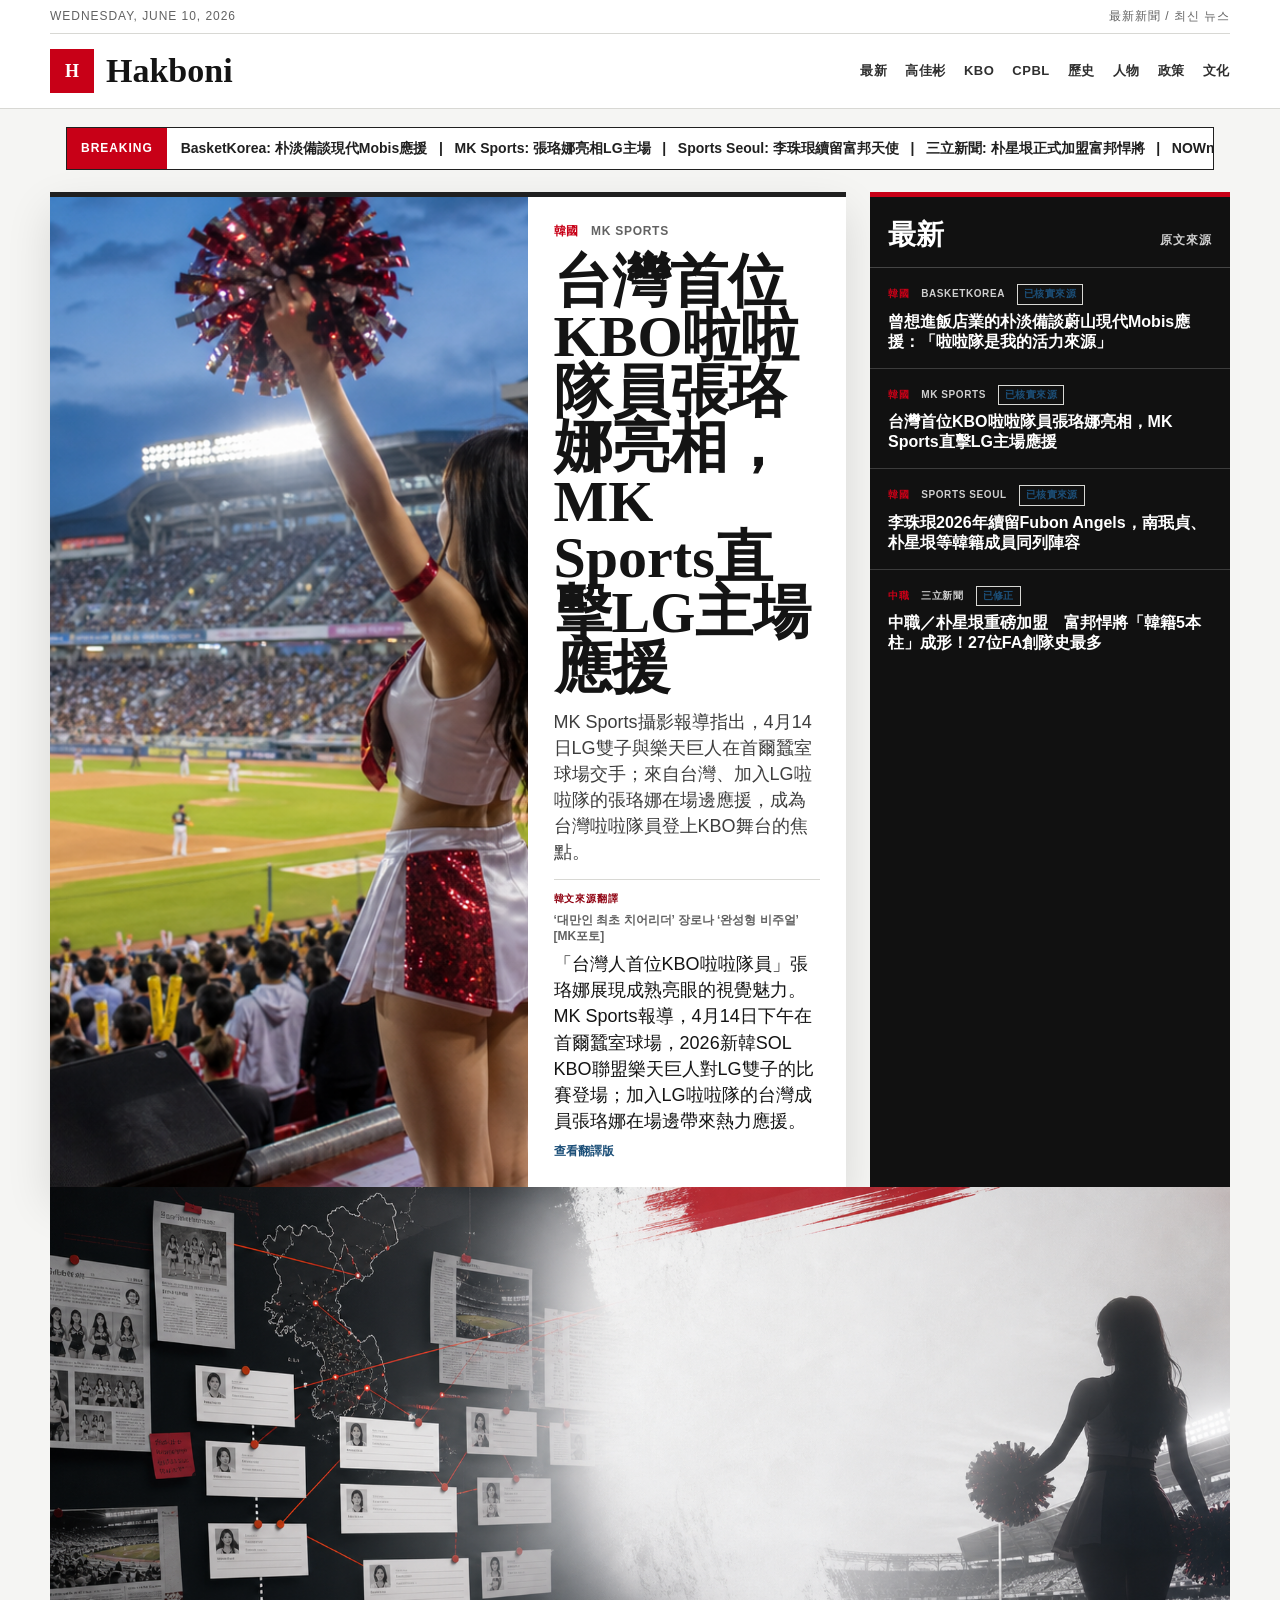
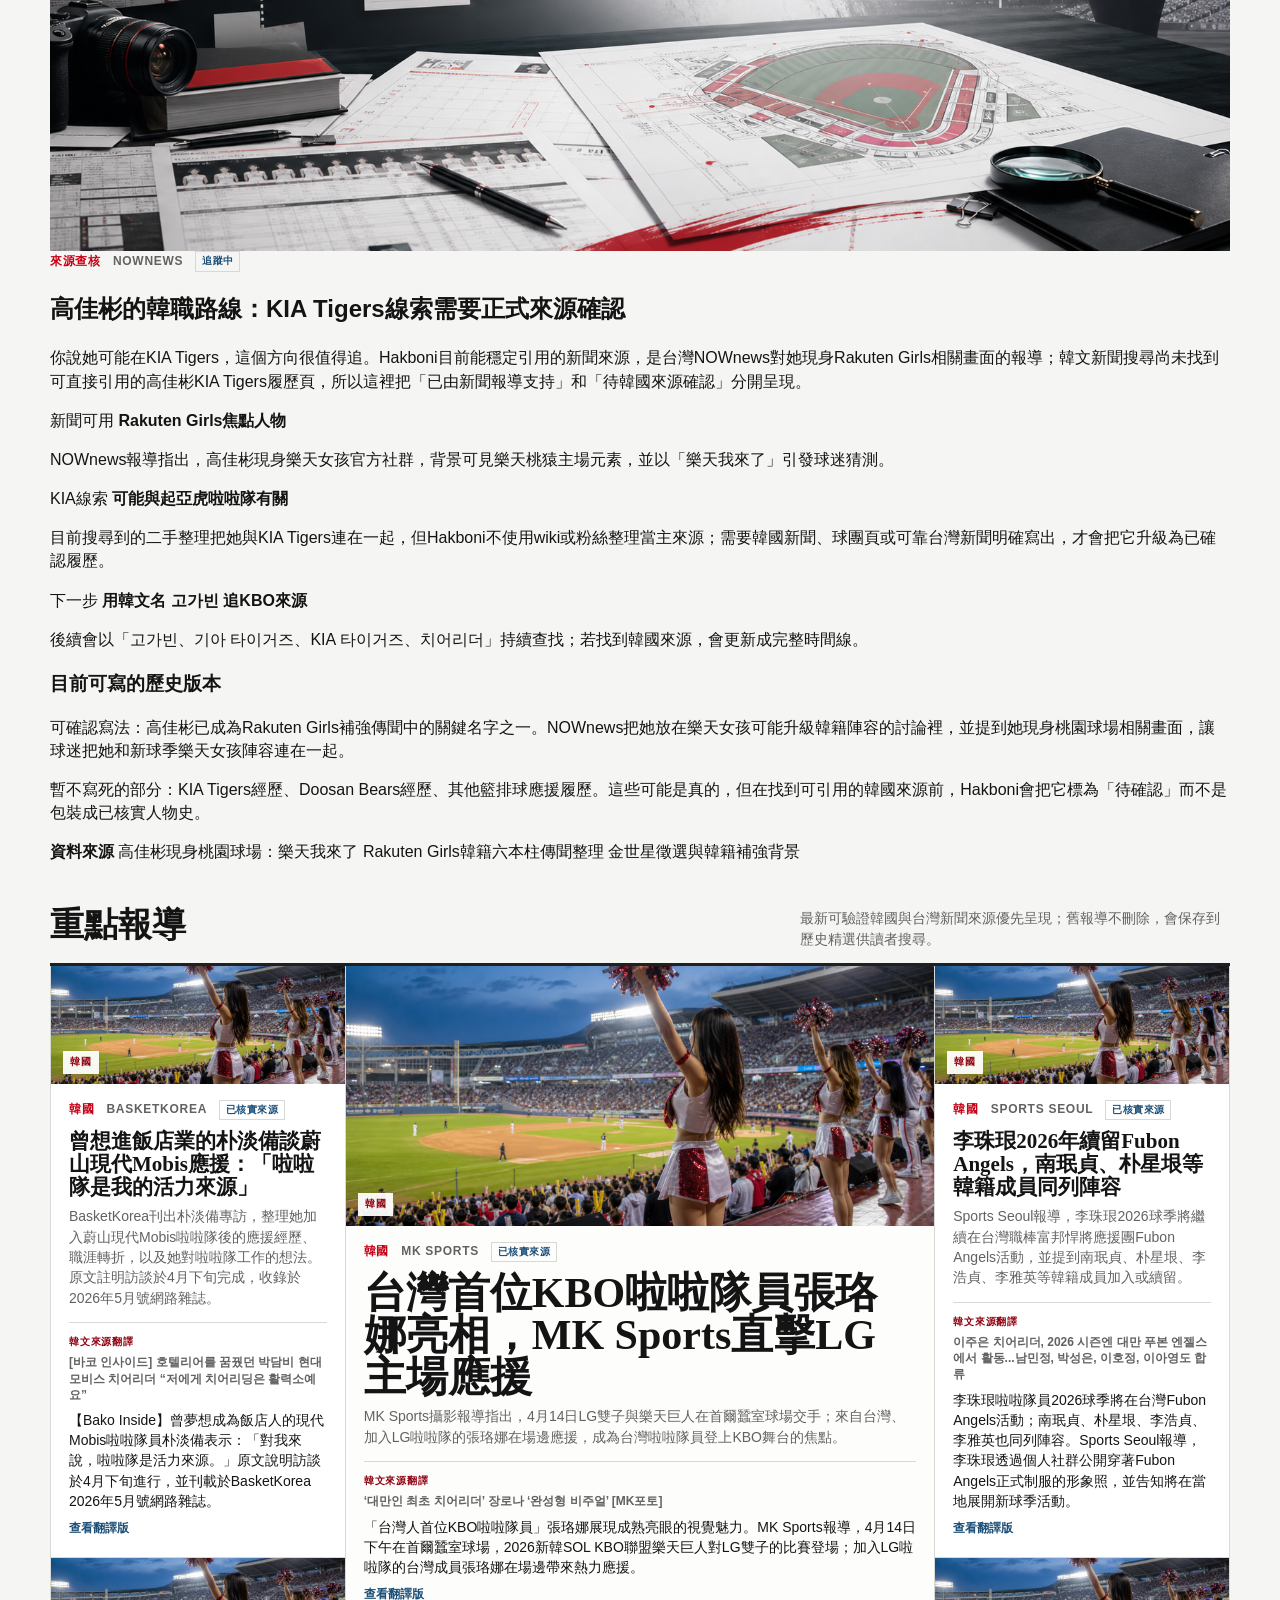
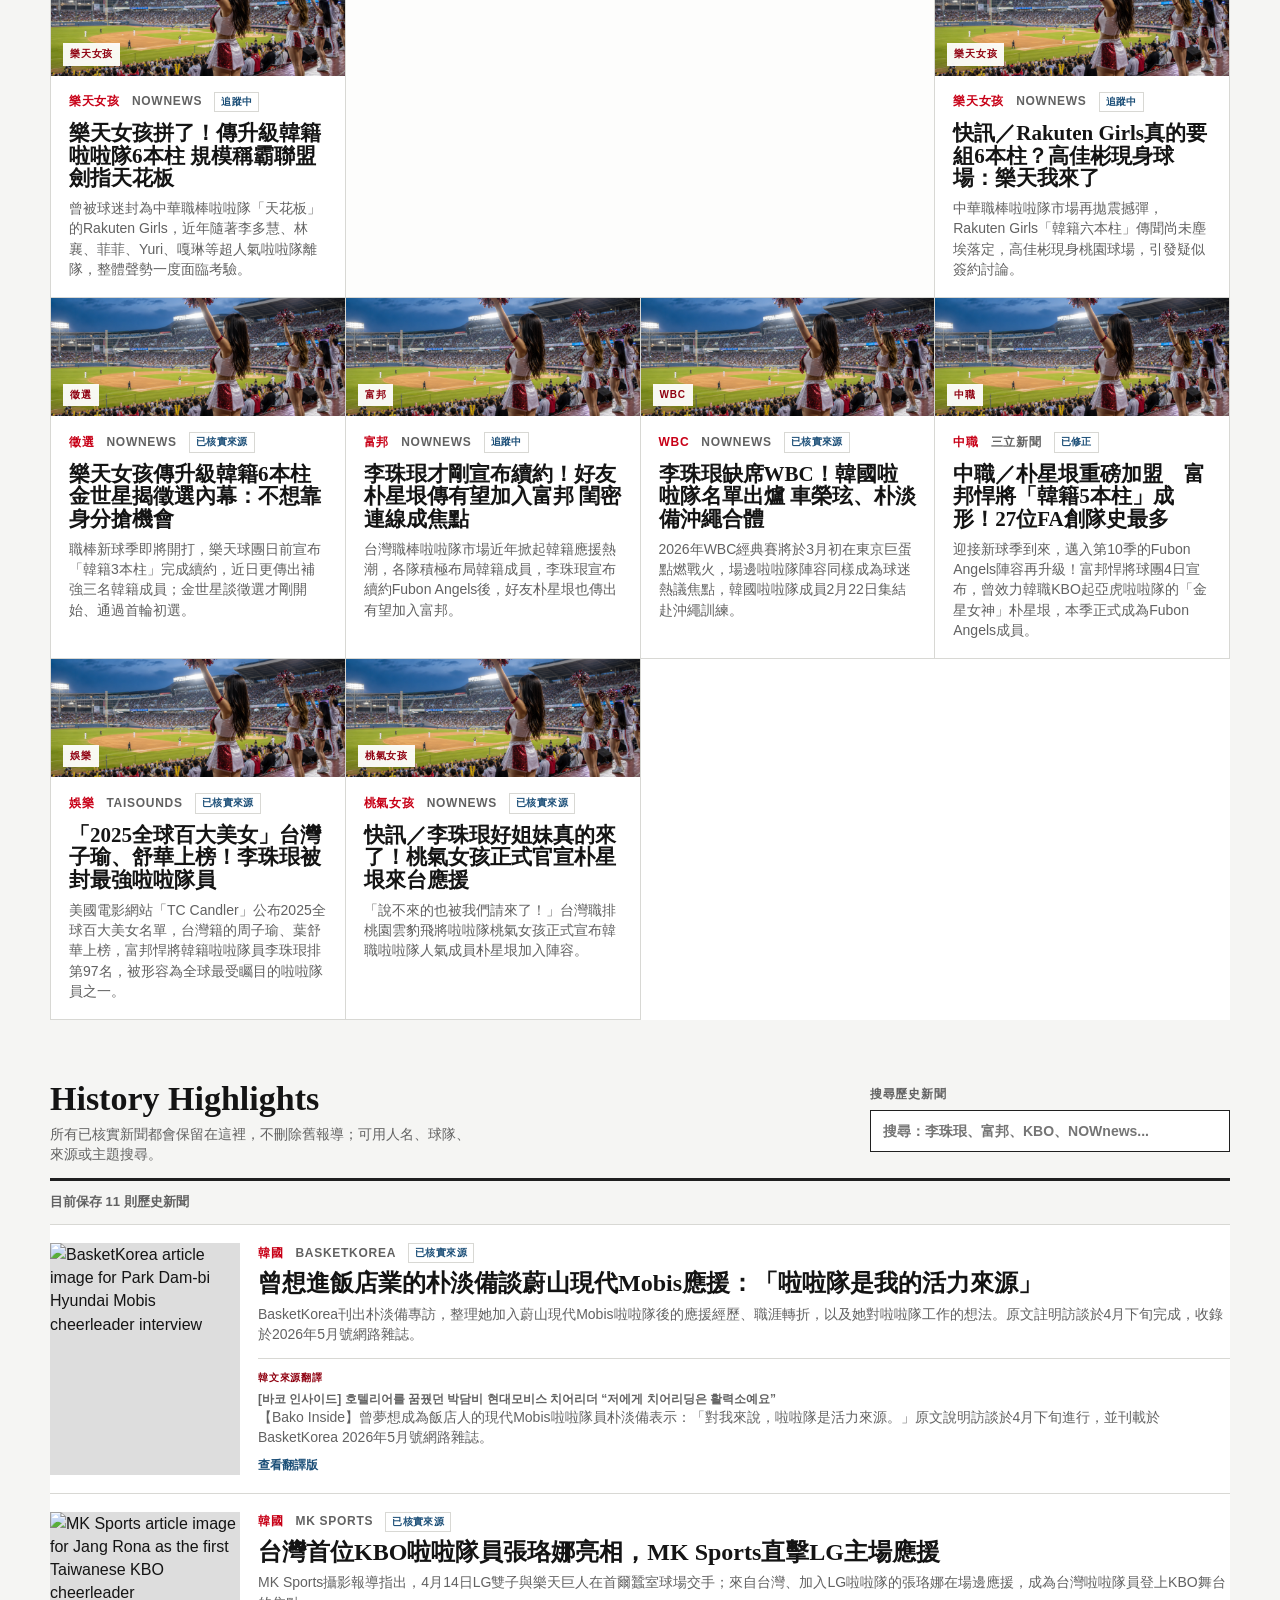
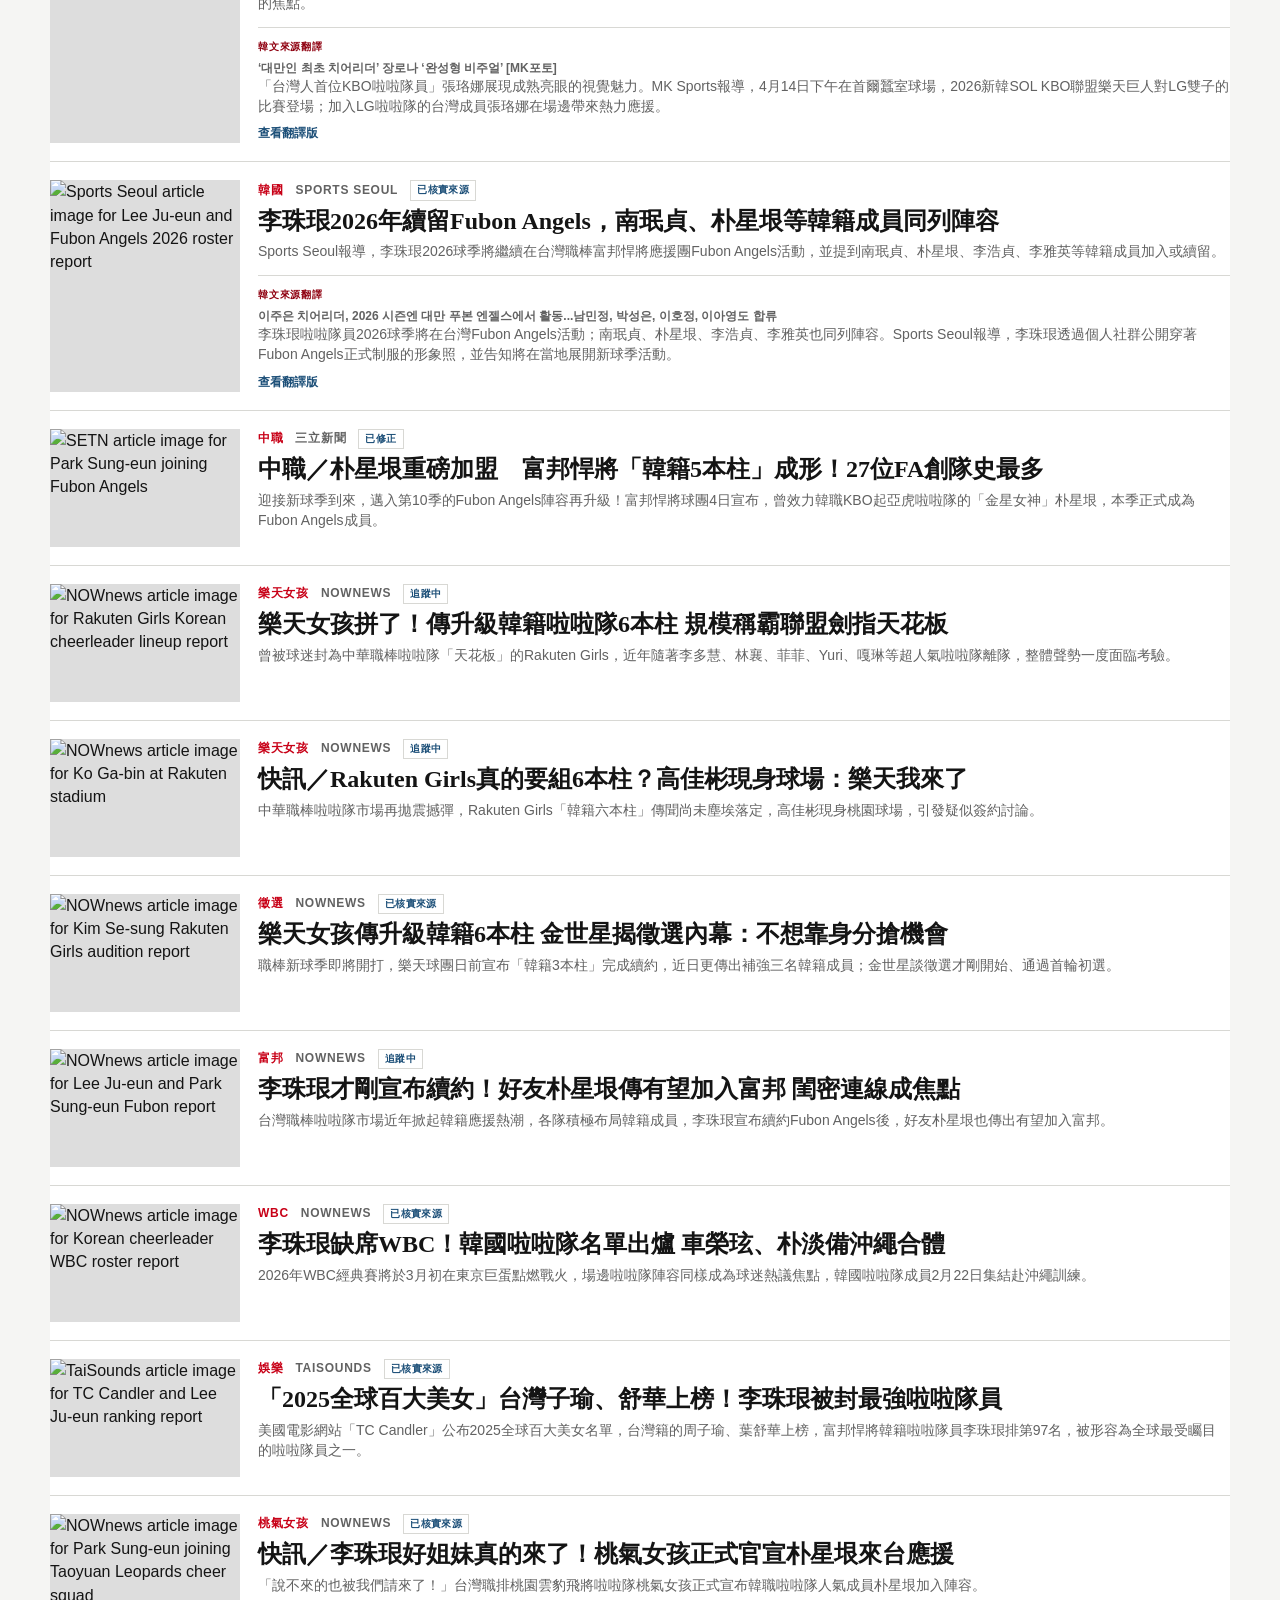
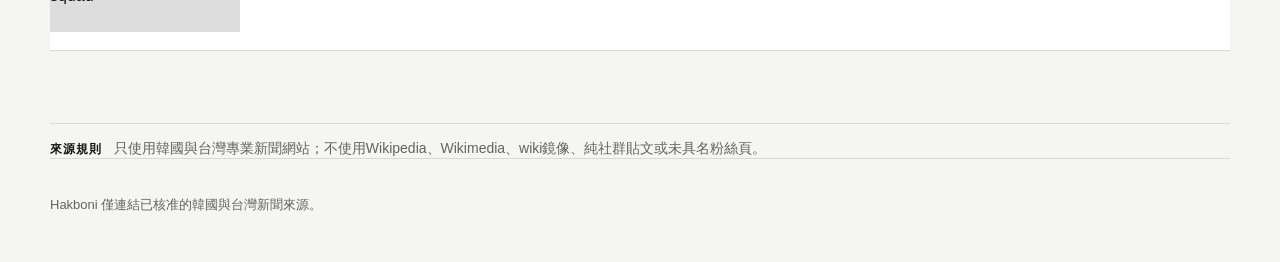
==== index.html @ da45ff4a "Initial Hakboni site" ====
<!doctype html>
<html lang="zh-Hant">
  <head>
    <meta charset="utf-8">
    <meta name="viewport" content="width=device-width, initial-scale=1">
    <title>Hakboni | 原文啦啦隊新聞</title>
    <meta
      name="description"
      content="韓國與台灣職業新聞來源整理的韓國啦啦隊動態，追蹤KBO、CPBL、Fubon Angels、Rakuten Girls與韓籍應援成員。"
    >
    <meta name="robots" content="index, follow, max-image-preview:large">
    <meta name="theme-color" content="#c80017">
    <meta property="og:type" content="website">
    <meta property="og:locale" content="zh_TW">
    <meta property="og:site_name" content="Hakboni">
    <meta property="og:title" content="Hakboni | 韓國啦啦隊新聞">
    <meta
      property="og:description"
      content="只收錄韓國與台灣新聞來源，追蹤韓國啦啦隊在KBO、CPBL與國際賽場的最新動態。"
    >
    <meta property="og:image" content="assets/lead-stadium-cheer.png">
    <meta name="twitter:card" content="summary_large_image">
    <meta name="twitter:title" content="Hakboni | 韓國啦啦隊新聞">
    <meta
      name="twitter:description"
      content="韓國與台灣新聞來源整理，附來源連結、核實標籤與對應文章圖片。"
    >
    <meta name="twitter:image" content="assets/lead-stadium-cheer.png">
    <link rel="stylesheet" href="styles.css">
    <script type="application/ld+json">
      {
        "@context": "https://schema.org",
        "@type": "NewsMediaOrganization",
        "name": "Hakboni",
        "description": "Korean cheerleader news desk linking to approved Korean and Taiwan news sources.",
        "publishingPrinciples": "Only Korean and Taiwan professional news sources are linked; wiki, social-only, and unsourced fan pages are excluded."
      }
    </script>
  </head>
  <body>
    <header class="site-header">
      <div class="utility-bar">
          <span>Wednesday, June 10, 2026</span>
          <span>最新新聞 / 최신 뉴스</span>
      </div>
      <nav class="main-nav" aria-label="Primary navigation">
        <a class="brand" href="./index.html" aria-label="Hakboni home">
          <span class="brand-mark">H</span>
          <span class="brand-text">Hakboni</span>
        </a>
        <button class="menu-button" type="button" aria-expanded="false" aria-controls="nav-links">
          <span></span>
          <span></span>
          <span></span>
          Menu
        </button>
        <div class="nav-links" id="nav-links">
          <a href="#latest-heading">最新</a>
          <a href="#ko-ga-bin">高佳彬</a>
          <a href="#top-coverage">KBO</a>
          <a href="#top-coverage">CPBL</a>
          <a href="#history">歷史</a>
          <a href="#top-coverage">人物</a>
          <a href="#top-coverage">政策</a>
          <a href="#top-coverage">文化</a>
        </div>
      </nav>
    </header>

    <main>
      <section class="breaking-strip" aria-label="Breaking and latest updates">
        <div class="breaking-label">Breaking</div>
        <div class="ticker" id="ticker">
          <span>最新可驗證新聞置頂；所有舊報導保留於歷史精選</span>
        </div>
      </section>

      <section class="top-grid" aria-label="Top stories">
        <article class="lead-story">
          <a class="lead-media" id="lead-media" href="#" target="_blank" rel="noopener noreferrer">
            <img src="assets/lead-stadium-cheer.png" alt="Cheer squad performing at a baseball stadium">
          </a>
          <div class="lead-copy">
            <div class="story-meta">
              <span class="section-label" id="lead-section">頭條</span>
              <a id="lead-source" href="#" target="_blank" rel="noopener noreferrer">來源</a>
            </div>
            <h1>
              <a id="lead-title" href="#" target="_blank" rel="noopener noreferrer">載入最新頭條</a>
            </h1>
            <p id="lead-summary"></p>
          </div>
        </article>

        <aside class="latest-panel" aria-labelledby="latest-heading">
          <div class="panel-heading">
            <h2 id="latest-heading">最新</h2>
            <span>原文來源</span>
          </div>
          <div class="latest-list" id="latest-list"></div>
        </aside>
      </section>

      <section class="profile-feature" id="ko-ga-bin" aria-labelledby="ko-ga-bin-heading">
        <div class="profile-art">
          <img
            src="assets/ko-ga-bin-history-explainer.png"
            alt="Editorial explainer board for checking Ko Ga-bin cheerleader history"
            loading="lazy"
          >
        </div>
        <div class="profile-copy">
          <div class="story-meta">
            <span class="section-label">來源查核</span>
            <a href="https://www.nownews.com/news/6789125" target="_blank" rel="noopener noreferrer">NOWnews</a>
            <span class="verification-label">追蹤中</span>
          </div>
          <h2 id="ko-ga-bin-heading">高佳彬的韓職路線：KIA Tigers線索需要正式來源確認</h2>
          <p class="profile-lede">
            你說她可能在KIA Tigers，這個方向很值得追。Hakboni目前能穩定引用的新聞來源，是台灣NOWnews對她現身Rakuten Girls相關畫面的報導；韓文新聞搜尋尚未找到可直接引用的高佳彬KIA Tigers履歷頁，所以這裡把「已由新聞報導支持」和「待韓國來源確認」分開呈現。
          </p>

          <div class="profile-grid">
            <article>
              <span>新聞可用</span>
              <strong>Rakuten Girls焦點人物</strong>
              <p>NOWnews報導指出，高佳彬現身樂天女孩官方社群，背景可見樂天桃猿主場元素，並以「樂天我來了」引發球迷猜測。</p>
            </article>
            <article>
              <span>KIA線索</span>
              <strong>可能與起亞虎啦啦隊有關</strong>
              <p>目前搜尋到的二手整理把她與KIA Tigers連在一起，但Hakboni不使用wiki或粉絲整理當主來源；需要韓國新聞、球團頁或可靠台灣新聞明確寫出，才會把它升級為已確認履歷。</p>
            </article>
            <article>
              <span>下一步</span>
              <strong>用韓文名 고가빈 追KBO來源</strong>
              <p>後續會以「고가빈、기아 타이거즈、KIA 타이거즈、치어리더」持續查找；若找到韓國來源，會更新成完整時間線。</p>
            </article>
          </div>

          <div class="profile-analysis">
            <h3>目前可寫的歷史版本</h3>
            <p>
              可確認寫法：高佳彬已成為Rakuten Girls補強傳聞中的關鍵名字之一。NOWnews把她放在樂天女孩可能升級韓籍陣容的討論裡，並提到她現身桃園球場相關畫面，讓球迷把她和新球季樂天女孩陣容連在一起。
            </p>
            <p>
              暫不寫死的部分：KIA Tigers經歷、Doosan Bears經歷、其他籃排球應援履歷。這些可能是真的，但在找到可引用的韓國來源前，Hakboni會把它標為「待確認」而不是包裝成已核實人物史。
            </p>
          </div>

          <div class="profile-sources">
            <strong>資料來源</strong>
            <a href="https://www.nownews.com/news/6789125" target="_blank" rel="noopener noreferrer">高佳彬現身桃園球場：樂天我來了</a>
            <a href="https://www.nownews.com/news/6788938" target="_blank" rel="noopener noreferrer">Rakuten Girls韓籍六本柱傳聞整理</a>
            <a href="https://www.nownews.com/news/6789096" target="_blank" rel="noopener noreferrer">金世星徵選與韓籍補強背景</a>
          </div>
        </div>
      </section>

      <section class="news-section" id="top-coverage" aria-labelledby="news-heading">
        <div class="section-heading">
          <h2 id="news-heading">重點報導</h2>
          <p>最新可驗證韓國與台灣新聞來源優先呈現；舊報導不刪除，會保存到歷史精選供讀者搜尋。</p>
        </div>
        <div class="story-grid" id="story-grid"></div>
      </section>

      <section class="history-section" id="history" aria-labelledby="history-heading">
        <div class="section-heading history-heading">
          <div>
            <h2 id="history-heading">History Highlights</h2>
            <p>所有已核實新聞都會保留在這裡，不刪除舊報導；可用人名、球隊、來源或主題搜尋。</p>
          </div>
          <label class="archive-search">
            <span>搜尋歷史新聞</span>
            <input
              id="archive-search"
              type="search"
              autocomplete="off"
              placeholder="搜尋：李珠珢、富邦、KBO、NOWnews..."
            >
          </label>
        </div>
        <div class="archive-count" id="archive-count"></div>
        <div class="archive-list" id="archive-list"></div>
      </section>

      <section class="source-policy" aria-label="Source policy">
        <strong>來源規則</strong>
        <span>只使用韓國與台灣專業新聞網站；不使用Wikipedia、Wikimedia、wiki鏡像、純社群貼文或未具名粉絲頁。</span>
      </section>
    </main>

    <footer class="site-footer">
      <p>Hakboni 僅連結已核准的韓國與台灣新聞來源。</p>
    </footer>

    <script src="app.js?v=20260610-history-search"></script>
  </body>
</html>
---- styles.css ----
:root {
  --bg: #f5f5f3;
  --paper: #ffffff;
  --ink: #141414;
  --muted: #626262;
  --quiet: #888888;
  --line: #d8d8d4;
  --line-strong: #202020;
  --red: #c80017;
  --red-dark: #8f0010;
  --blue: #1c4f78;
  --gold: #b47a21;
  --shadow: 0 18px 42px rgba(20, 20, 20, 0.12);
  --max: 1180px;
}

* {
  box-sizing: border-box;
}

body {
  margin: 0;
  background: var(--bg);
  color: var(--ink);
  font-family: Arial, Helvetica, sans-serif;
  line-height: 1.45;
}

a {
  color: inherit;
  text-decoration: none;
}

a:hover {
  text-decoration: underline;
  text-decoration-thickness: 2px;
  text-underline-offset: 3px;
}

img {
  display: block;
  max-width: 100%;
}

.site-header {
  background: var(--paper);
  border-bottom: 1px solid var(--line);
}

.utility-bar,
.main-nav,
main,
.site-footer {
  width: min(var(--max), calc(100% - 32px));
  margin: 0 auto;
}

.utility-bar {
  display: flex;
  justify-content: space-between;
  gap: 16px;
  padding: 8px 0;
  color: var(--muted);
  font-size: 12px;
  text-transform: uppercase;
  letter-spacing: 0.08em;
  border-bottom: 1px solid var(--line);
}

.main-nav {
  display: flex;
  align-items: center;
  gap: 26px;
  min-height: 74px;
}

.brand {
  display: inline-flex;
  align-items: center;
  gap: 12px;
  min-width: max-content;
}

.brand-mark {
  display: grid;
  place-items: center;
  width: 44px;
  height: 44px;
  background: var(--red);
  color: #fff;
  font-family: Georgia, "Times New Roman", serif;
  font-weight: 800;
  font-size: 18px;
}

.brand-text {
  font-family: Georgia, "Times New Roman", serif;
  font-size: clamp(23px, 3vw, 34px);
  font-weight: 800;
  line-height: 1;
}

.nav-links {
  display: flex;
  align-items: center;
  justify-content: flex-end;
  gap: 18px;
  width: 100%;
  color: #2f2f2f;
  font-size: 13px;
  font-weight: 700;
  text-transform: uppercase;
  letter-spacing: 0.04em;
}

.menu-button {
  display: none;
}

.breaking-strip {
  display: grid;
  grid-template-columns: auto 1fr;
  width: min(var(--max), calc(100% - 32px));
  margin: 18px auto 0;
  border: 1px solid var(--line-strong);
  background: var(--paper);
}

.breaking-label {
  display: flex;
  align-items: center;
  padding: 10px 14px;
  background: var(--red);
  color: #fff;
  font-size: 12px;
  font-weight: 800;
  text-transform: uppercase;
  letter-spacing: 0.08em;
}

.ticker {
  overflow: hidden;
  padding: 10px 14px;
  color: #202020;
  font-size: 14px;
  font-weight: 700;
  white-space: nowrap;
}

.top-grid {
  display: grid;
  grid-template-columns: minmax(0, 1fr) 360px;
  gap: 24px;
  margin-top: 22px;
}

.lead-story {
  display: grid;
  grid-template-columns: minmax(0, 1.2fr) minmax(280px, 0.8fr);
  background: var(--paper);
  border-top: 5px solid var(--line-strong);
  box-shadow: var(--shadow);
}

.lead-media {
  min-height: 420px;
  background: #ddd;
}

.lead-media img {
  width: 100%;
  height: 100%;
  object-fit: cover;
}

.lead-copy {
  display: flex;
  flex-direction: column;
  justify-content: flex-end;
  padding: 26px;
}

.story-meta {
  display: flex;
  flex-wrap: wrap;
  gap: 8px 12px;
  align-items: center;
  color: var(--muted);
  font-size: 12px;
  font-weight: 700;
  text-transform: uppercase;
  letter-spacing: 0.06em;
}

.section-label {
  color: var(--red);
}

.verification-label {
  padding: 2px 6px;
  border: 1px solid var(--line);
  color: var(--blue);
  font-size: 10px;
  letter-spacing: 0.04em;
}

.lead-story h1 {
  margin: 14px 0 14px;
  font-family: Georgia, "Times New Roman", serif;
  font-size: clamp(34px, 5vw, 58px);
  line-height: 0.95;
  letter-spacing: 0;
}

.lead-story p {
  max-width: 44rem;
  margin: 0;
  color: #3e3e3e;
  font-size: 18px;
}

.latest-panel {
  background: #111;
  color: #fff;
  border-top: 5px solid var(--red);
}

.panel-heading {
  display: flex;
  justify-content: space-between;
  gap: 16px;
  align-items: baseline;
  padding: 18px 18px 12px;
  border-bottom: 1px solid rgba(255, 255, 255, 0.22);
}

.panel-heading h2 {
  margin: 0;
  font-family: Georgia, "Times New Roman", serif;
  font-size: 28px;
}

.panel-heading span {
  color: #cfcfcf;
  font-size: 12px;
  font-weight: 700;
  text-transform: uppercase;
  letter-spacing: 0.08em;
}

.latest-list {
  display: grid;
}

.latest-item {
  padding: 16px 18px;
  border-bottom: 1px solid rgba(255, 255, 255, 0.18);
}

.latest-item:last-child {
  border-bottom: 0;
}

.latest-item h3 {
  margin: 7px 0 0;
  font-size: 16px;
  line-height: 1.25;
}

.latest-item .story-meta {
  color: #cfcfcf;
  font-size: 10px;
}

.news-section {
  margin-top: 36px;
  padding-bottom: 44px;
}

.section-heading {
  display: flex;
  justify-content: space-between;
  gap: 24px;
  align-items: end;
  padding: 0 0 14px;
  border-bottom: 3px solid var(--line-strong);
}

.section-heading h2 {
  margin: 0;
  font-family: Georgia, "Times New Roman", serif;
  font-size: 34px;
}

.section-heading p {
  max-width: 430px;
  margin: 0;
  color: var(--muted);
  font-size: 14px;
}

.story-grid {
  display: grid;
  grid-template-columns: repeat(4, minmax(0, 1fr));
  gap: 0;
  background: var(--paper);
  border-left: 1px solid var(--line);
}

.story-card {
  min-height: 248px;
  padding: 18px;
  border-right: 1px solid var(--line);
  border-bottom: 1px solid var(--line);
}

.story-card.featured {
  grid-column: span 2;
  grid-row: span 2;
  min-height: 500px;
  background: #fdfdfc;
}

.thumb {
  position: relative;
  display: block;
  height: 118px;
  margin: -18px -18px 16px;
  overflow: hidden;
  background: #ddd;
}

.thumb img {
  width: 100%;
  height: 100%;
  object-fit: cover;
}

.story-card.featured .thumb {
  height: 260px;
}

.thumb::after {
  content: attr(data-section);
  position: absolute;
  left: 12px;
  bottom: 10px;
  padding: 4px 7px;
  background: rgba(255, 255, 255, 0.94);
  color: var(--red-dark);
  font-size: 10px;
  font-weight: 800;
  text-transform: uppercase;
  letter-spacing: 0.08em;
}

.story-card h3 {
  margin: 10px 0 8px;
  font-family: Georgia, "Times New Roman", serif;
  font-size: 21px;
  line-height: 1.08;
}

.story-card.featured h3 {
  font-size: clamp(29px, 4vw, 42px);
  line-height: 1;
}

.story-card p {
  margin: 0;
  color: var(--muted);
  font-size: 14px;
}

.source-translation {
  margin-top: 14px;
  padding-top: 12px;
  border-top: 1px solid var(--line);
}

.source-translation span {
  display: block;
  margin-bottom: 5px;
  color: var(--red-dark);
  font-size: 10px;
  font-weight: 800;
  text-transform: uppercase;
  letter-spacing: 0.08em;
}

.source-translation strong {
  display: block;
  color: var(--muted);
  font-size: 12px;
  line-height: 1.35;
}

.source-translation p {
  margin-top: 7px;
  color: var(--ink);
}

.translation-link {
  display: inline-flex;
  margin-top: 9px;
  color: var(--blue);
  font-size: 12px;
  font-weight: 800;
}

.history-section {
  margin-top: 10px;
  padding-bottom: 42px;
}

.history-heading {
  align-items: center;
}

.archive-search {
  display: grid;
  gap: 6px;
  min-width: min(360px, 100%);
  color: var(--muted);
  font-size: 12px;
  font-weight: 800;
  text-transform: uppercase;
  letter-spacing: 0.06em;
}

.archive-search input {
  width: 100%;
  min-height: 42px;
  border: 1px solid var(--line-strong);
  border-radius: 0;
  background: var(--paper);
  color: var(--ink);
  font: inherit;
  font-size: 14px;
  font-weight: 700;
  letter-spacing: 0;
  text-transform: none;
  padding: 10px 12px;
}

.archive-count {
  padding: 12px 0;
  color: var(--muted);
  font-size: 13px;
  font-weight: 700;
}

.archive-list {
  display: grid;
  background: var(--paper);
  border-top: 1px solid var(--line);
}

.archive-item {
  display: grid;
  grid-template-columns: 190px minmax(0, 1fr);
  gap: 18px;
  padding: 18px 0;
  border-bottom: 1px solid var(--line);
}

.archive-thumb {
  display: block;
  min-height: 118px;
  overflow: hidden;
  background: #ddd;
}

.archive-thumb img {
  width: 100%;
  height: 100%;
  object-fit: cover;
}

.archive-copy h3 {
  margin: 8px 0 7px;
  font-family: Georgia, "Times New Roman", serif;
  font-size: 24px;
  line-height: 1.05;
}

.archive-copy p,
.archive-empty {
  margin: 0;
  color: var(--muted);
  font-size: 14px;
}

.translation-nav {
  justify-content: space-between;
}

.translation-back,
.source-button {
  display: inline-flex;
  align-items: center;
  width: max-content;
  border: 1px solid var(--line-strong);
  background: var(--paper);
  color: var(--ink);
  font-size: 12px;
  font-weight: 800;
  text-transform: uppercase;
  letter-spacing: 0.06em;
  padding: 10px 12px;
}

.translation-page {
  padding-top: 24px;
}

.translation-layout {
  display: grid;
  gap: 18px;
}

.translation-hero {
  background: var(--paper);
  border-top: 5px solid var(--line-strong);
  padding: 28px;
}

.translation-hero h1 {
  max-width: 920px;
  margin: 14px 0;
  font-family: Georgia, "Times New Roman", serif;
  font-size: clamp(34px, 5vw, 58px);
  line-height: 0.98;
}

.translation-hero p,
.translation-panel p {
  max-width: 760px;
  color: var(--muted);
  font-size: 17px;
}

.translation-panel {
  background: var(--paper);
  border-top: 1px solid var(--line);
  padding: 24px 28px;
}

.translation-panel h2 {
  margin: 0 0 12px;
  font-family: Georgia, "Times New Roman", serif;
  font-size: 26px;
}

.term-grid {
  display: grid;
  grid-template-columns: repeat(3, minmax(0, 1fr));
  gap: 1px;
  background: var(--line);
}

.term-grid div {
  display: grid;
  gap: 5px;
  background: var(--paper);
  padding: 14px;
}

.term-grid span,
.korean-original {
  color: var(--muted);
  font-size: 14px;
}

.term-grid strong,
.translated-copy {
  color: var(--ink);
  font-size: 18px;
}

.source-preview {
  display: grid;
  gap: 16px;
}

.source-preview img {
  width: min(520px, 100%);
  background: #ddd;
}

.translated-source-body {
  background: #eef6ff;
}

.ss-page {
  min-height: 100vh;
  color: #1f3346;
  font-family: Arial, "Noto Sans TC", sans-serif;
}

.ss-topbar,
.ss-masthead,
.ss-nav,
.ss-content {
  width: min(1180px, calc(100% - 36px));
  margin: 0 auto;
}

.ss-topbar {
  display: flex;
  justify-content: space-between;
  gap: 18px;
  padding: 8px 0;
  color: #4e687f;
  font-size: 12px;
}

.ss-toplinks {
  display: flex;
  flex-wrap: wrap;
  gap: 12px;
}

.ss-masthead {
  display: grid;
  grid-template-columns: 220px 1fr 220px;
  align-items: center;
  min-height: 72px;
}

.ss-logo {
  justify-self: center;
  color: #1a5c98;
  font-size: 34px;
  font-weight: 900;
}

.ss-ad-mini,
.ss-social,
.ss-ad-box,
.ss-ad-vertical {
  color: #58718a;
  font-size: 13px;
}

.ss-nav {
  display: flex;
  gap: 24px;
  align-items: center;
  min-height: 38px;
  border-top: 2px solid #2d79b8;
  border-bottom: 1px solid #97bddc;
  color: #20384d;
  font-size: 13px;
  font-weight: 800;
}

.ss-content {
  display: grid;
  grid-template-columns: 160px minmax(0, 720px) 250px;
  gap: 28px;
  padding: 38px 0 60px;
}

.ss-left-rail,
.ss-right-rail {
  display: grid;
  gap: 18px;
  align-content: start;
}

.ss-ad-box,
.ss-ad-vertical {
  display: grid;
  place-items: center;
  min-height: 240px;
  border: 1px solid #c9dcee;
  background: rgba(255, 255, 255, 0.5);
}

.ss-article {
  background: rgba(255, 255, 255, 0.72);
  padding: 0 0 30px;
}

.ss-breadcrumb {
  color: #2a6da5;
  font-size: 13px;
  font-weight: 800;
  margin-bottom: 12px;
}

.ss-article h1 {
  margin: 0;
  color: #152f45;
  font-family: Arial, "Noto Sans TC", sans-serif;
  font-size: clamp(28px, 4vw, 42px);
  line-height: 1.18;
  letter-spacing: 0;
}

.ss-byline {
  display: flex;
  flex-wrap: wrap;
  gap: 10px 18px;
  margin: 18px 0 26px;
  color: #688198;
  font-size: 12px;
  border-bottom: 1px solid #c9dcee;
  padding-bottom: 14px;
}

.ss-main-image {
  width: min(520px, 100%);
  margin: 0 auto 28px;
}

.ss-article p {
  color: #243a50;
  font-size: 18px;
  line-height: 1.8;
  margin: 0 0 18px;
}

.ss-source-note {
  display: grid;
  gap: 6px;
  border-top: 1px solid #c9dcee;
  margin-top: 26px;
  padding-top: 16px;
  color: #5b7288;
  font-size: 14px;
}

.ss-source-note strong {
  color: #b00016;
  font-size: 12px;
  letter-spacing: 0.08em;
}

.ss-source-link {
  display: inline-flex;
  margin-top: 18px;
  border: 1px solid #2d79b8;
  color: #1a5c98;
  font-size: 13px;
  font-weight: 900;
  padding: 10px 12px;
}

.ss-hot {
  background: rgba(255, 255, 255, 0.55);
  border-top: 4px solid #2d79b8;
  padding: 14px;
}

.ss-hot h2 {
  margin: 0 0 10px;
  font-size: 18px;
}

.ss-hot ol {
  margin: 0;
  padding-left: 20px;
  color: #243a50;
  font-size: 13px;
  line-height: 1.7;
}

.site-footer {
  padding: 24px 0 34px;
  color: var(--muted);
  font-size: 13px;
  border-top: 1px solid var(--line);
}

.source-policy {
  display: flex;
  gap: 12px;
  align-items: baseline;
  margin-top: 30px;
  padding: 14px 0 0;
  color: var(--muted);
  font-size: 14px;
  border-top: 1px solid var(--line);
}

.source-policy strong {
  color: var(--ink);
  font-size: 12px;
  text-transform: uppercase;
  letter-spacing: 0.08em;
}

@media (max-width: 980px) {
  .main-nav {
    flex-wrap: wrap;
    padding: 14px 0;
  }

  .menu-button {
    display: inline-flex;
    align-items: center;
    gap: 5px;
    margin-left: auto;
    padding: 9px 10px;
    border: 1px solid var(--line);
    background: #fff;
    color: var(--ink);
    font-size: 12px;
    font-weight: 800;
    text-transform: uppercase;
    letter-spacing: 0.06em;
  }

  .menu-button span {
    display: block;
    width: 14px;
    height: 2px;
    background: var(--ink);
  }

  .nav-links {
    display: none;
    flex-basis: 100%;
    flex-wrap: wrap;
    justify-content: flex-start;
    padding-top: 12px;
  }

  .nav-links.is-open {
    display: flex;
  }

  .top-grid {
    grid-template-columns: 1fr;
  }

  .lead-story {
    grid-template-columns: 1fr;
  }

  .lead-media {
    min-height: 340px;
  }

  .story-grid {
    grid-template-columns: repeat(2, minmax(0, 1fr));
  }

  .history-heading {
    display: grid;
    align-items: start;
  }

  .term-grid {
    grid-template-columns: repeat(2, minmax(0, 1fr));
  }

  .ss-masthead {
    grid-template-columns: 1fr;
    gap: 8px;
    padding: 12px 0;
    text-align: center;
  }

  .ss-nav {
    overflow-x: auto;
    white-space: nowrap;
  }

  .ss-content {
    grid-template-columns: 1fr;
  }

  .ss-left-rail,
  .ss-right-rail {
    display: none;
  }
}

@media (max-width: 640px) {
  .utility-bar {
    display: none;
  }

  .main-nav,
  main,
  .site-footer,
  .breaking-strip {
    width: min(100% - 22px, var(--max));
  }

  .brand-mark {
    width: 38px;
    height: 38px;
  }

  .brand-text {
    font-size: 22px;
  }

  .breaking-strip {
    grid-template-columns: 1fr;
  }

  .ticker {
    white-space: normal;
  }

  .lead-media {
    min-height: 250px;
  }

  .lead-copy {
    padding: 20px;
  }

  .lead-story h1 {
    font-size: 34px;
  }

  .lead-story p {
    font-size: 16px;
  }

  .section-heading {
    display: block;
  }

  .section-heading p {
    margin-top: 6px;
  }

  .story-grid {
    grid-template-columns: 1fr;
  }

  .story-card,
  .story-card.featured {
    grid-column: auto;
    grid-row: auto;
    min-height: 0;
  }

  .story-card.featured .thumb,
  .thumb {
    height: 170px;
  }

  .archive-item {
    grid-template-columns: 1fr;
  }

  .archive-thumb {
    min-height: 190px;
  }

  .translation-hero,
  .translation-panel {
    padding: 20px;
  }

  .term-grid {
    grid-template-columns: 1fr;
  }

  .ss-topbar {
    display: grid;
  }

  .ss-article h1 {
    font-size: 28px;
  }

  .ss-article p {
    font-size: 16px;
  }

  .source-policy {
    display: grid;
  }
}
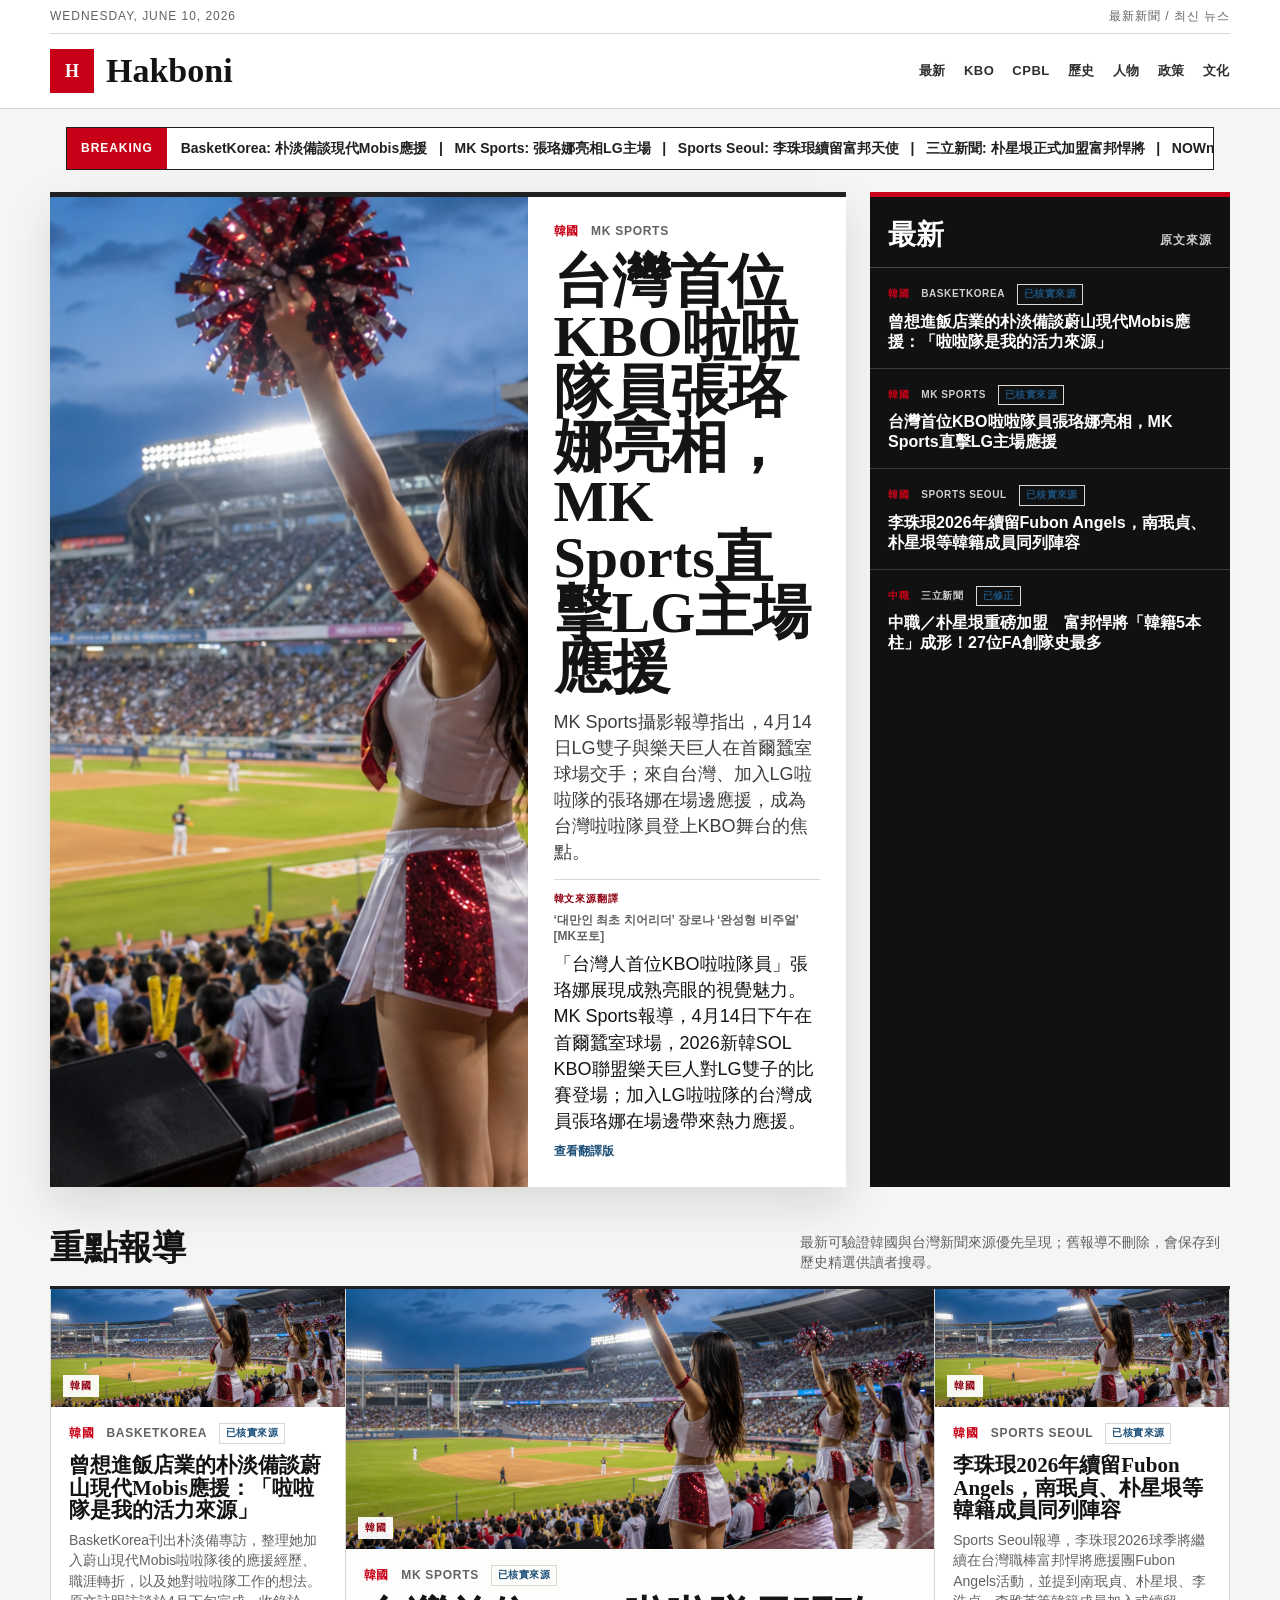
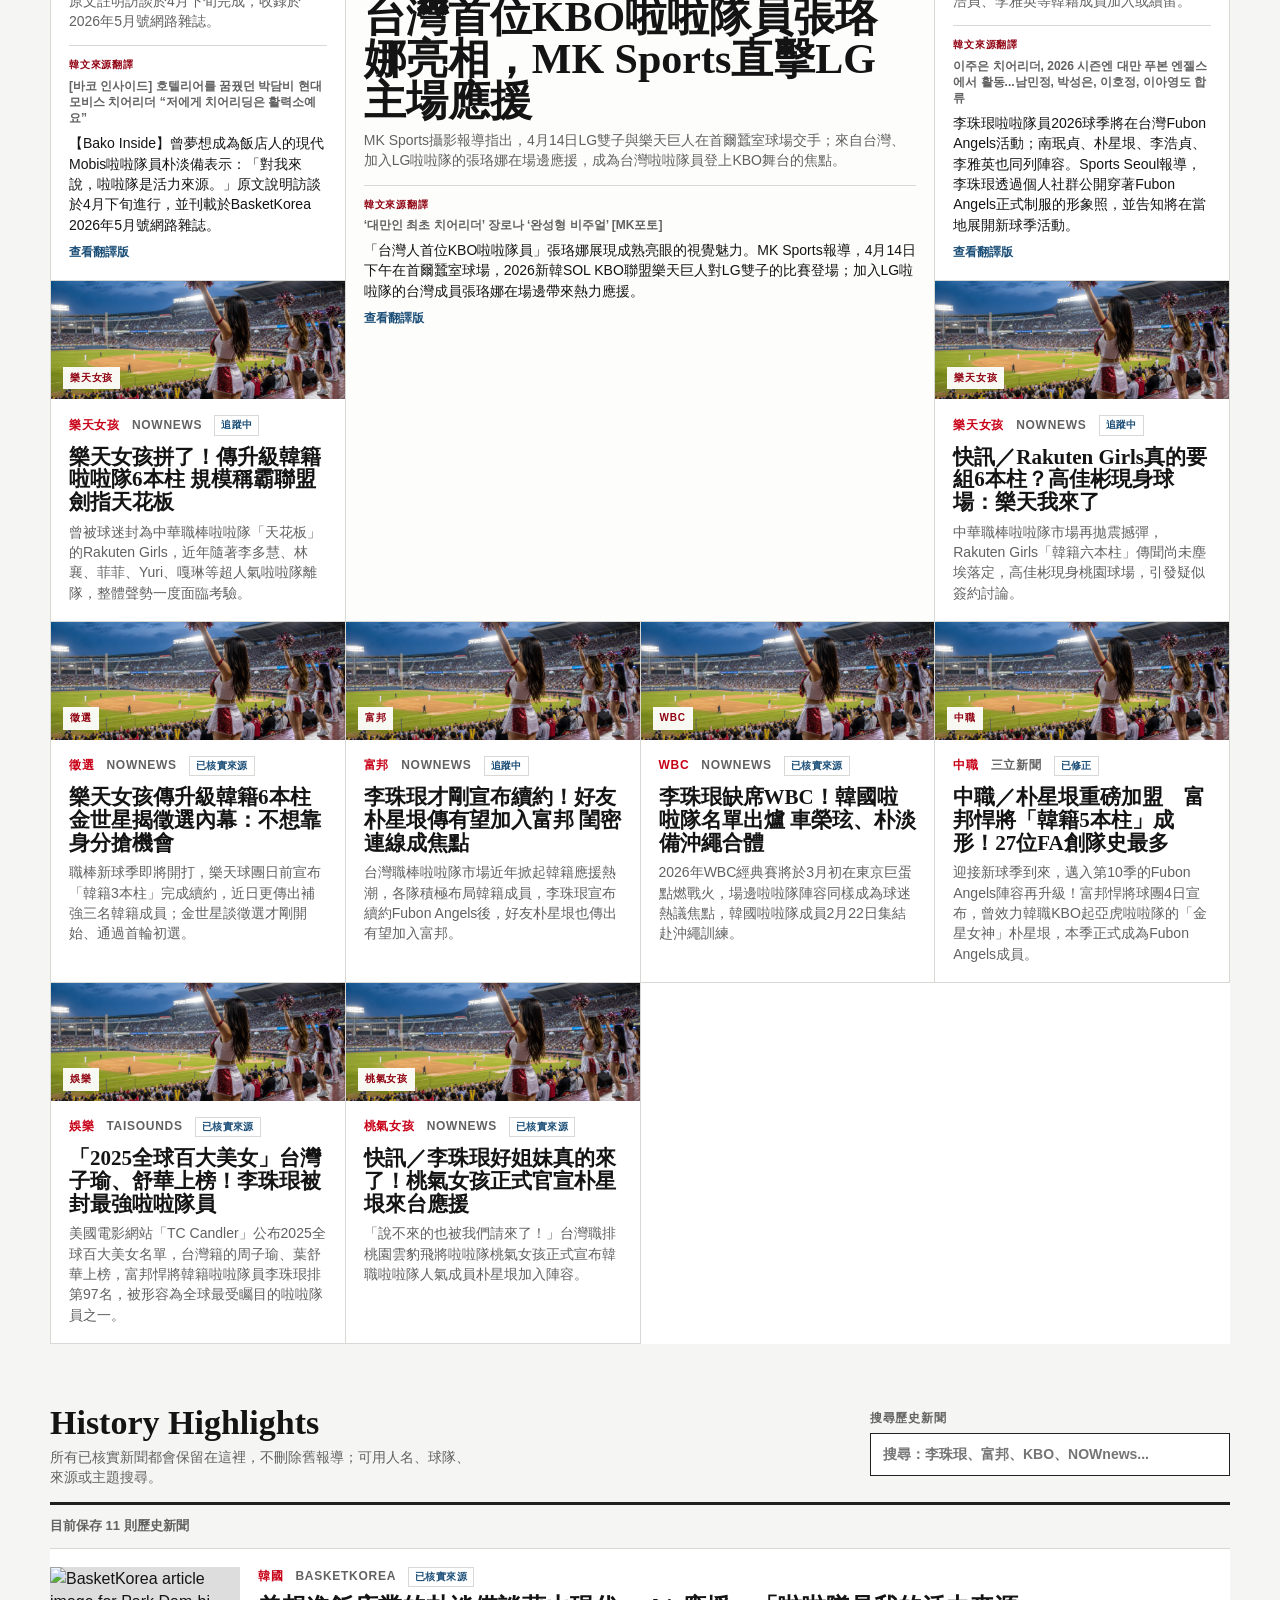
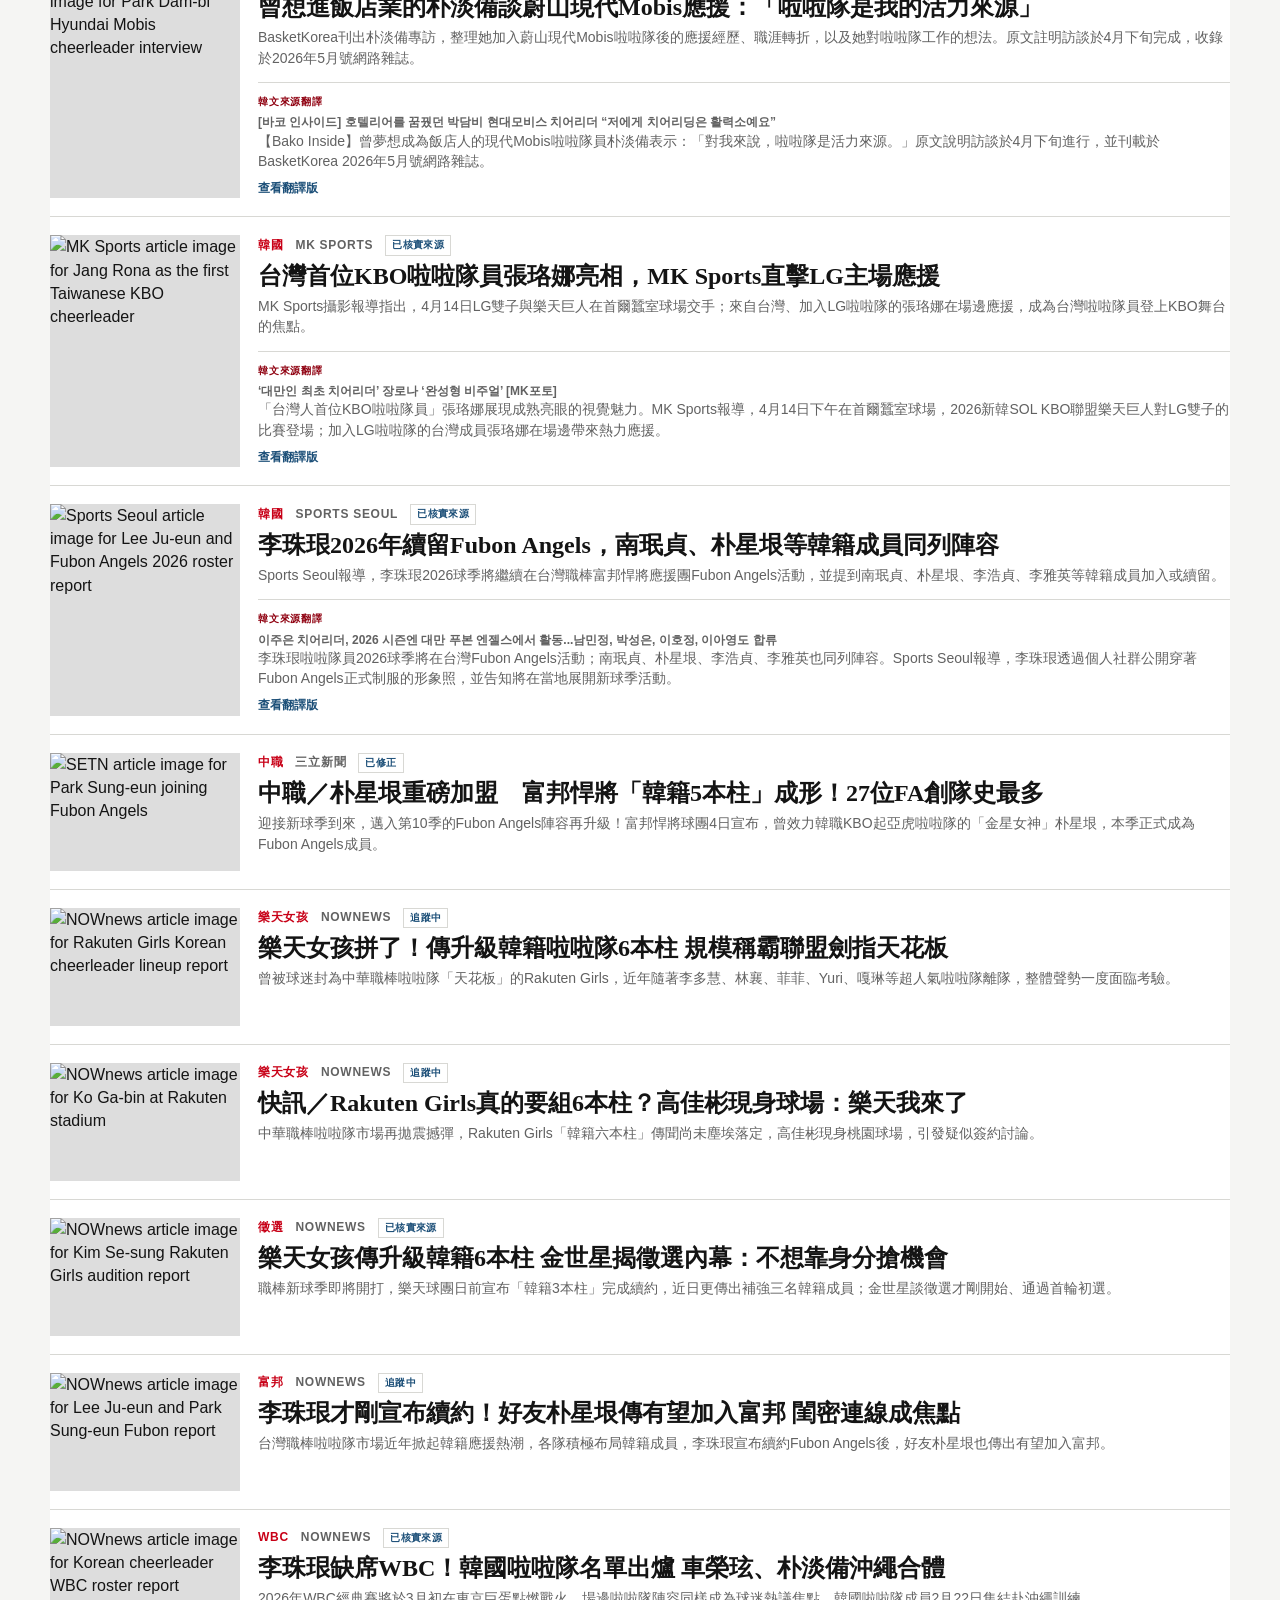
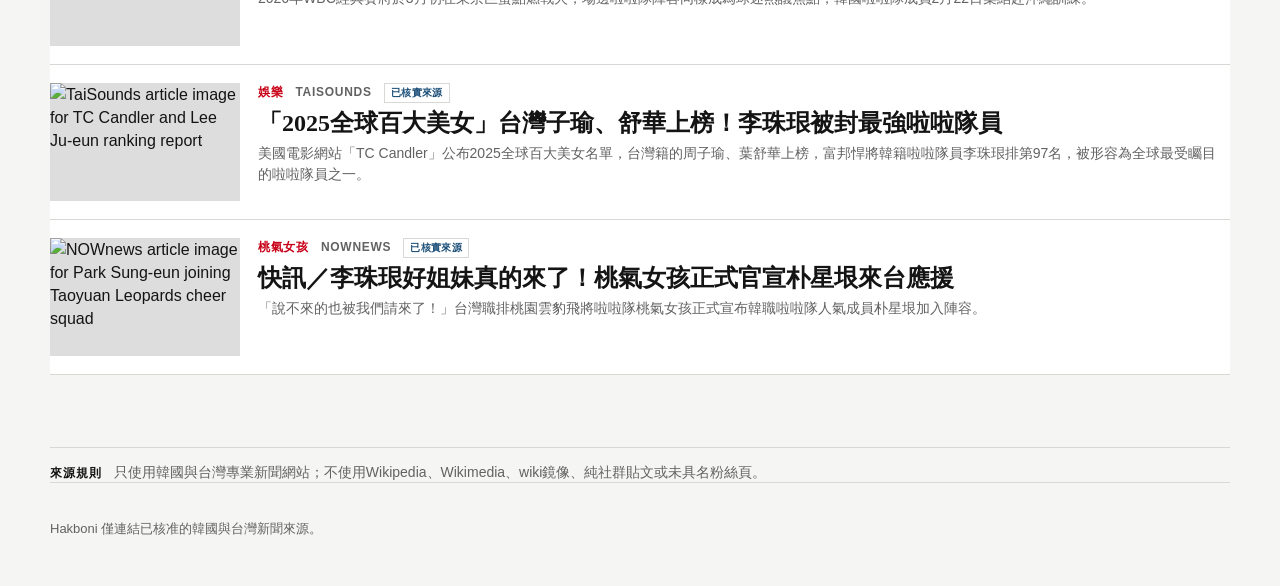
==== commit b331b233: "Remove KIA Tigers source-check feature" ====
--- a/index.html
+++ b/index.html
@@ -56,7 +56,6 @@
         </button>
         <div class="nav-links" id="nav-links">
           <a href="#latest-heading">最新</a>
-          <a href="#ko-ga-bin">高佳彬</a>
           <a href="#top-coverage">KBO</a>
           <a href="#top-coverage">CPBL</a>
           <a href="#history">歷史</a>
@@ -101,62 +100,6 @@
         </aside>
       </section>
 
-      <section class="profile-feature" id="ko-ga-bin" aria-labelledby="ko-ga-bin-heading">
-        <div class="profile-art">
-          <img
-            src="assets/ko-ga-bin-history-explainer.png"
-            alt="Editorial explainer board for checking Ko Ga-bin cheerleader history"
-            loading="lazy"
-          >
-        </div>
-        <div class="profile-copy">
-          <div class="story-meta">
-            <span class="section-label">來源查核</span>
-            <a href="https://www.nownews.com/news/6789125" target="_blank" rel="noopener noreferrer">NOWnews</a>
-            <span class="verification-label">追蹤中</span>
-          </div>
-          <h2 id="ko-ga-bin-heading">高佳彬的韓職路線：KIA Tigers線索需要正式來源確認</h2>
-          <p class="profile-lede">
-            你說她可能在KIA Tigers，這個方向很值得追。Hakboni目前能穩定引用的新聞來源，是台灣NOWnews對她現身Rakuten Girls相關畫面的報導；韓文新聞搜尋尚未找到可直接引用的高佳彬KIA Tigers履歷頁，所以這裡把「已由新聞報導支持」和「待韓國來源確認」分開呈現。
-          </p>
-
-          <div class="profile-grid">
-            <article>
-              <span>新聞可用</span>
-              <strong>Rakuten Girls焦點人物</strong>
-              <p>NOWnews報導指出，高佳彬現身樂天女孩官方社群，背景可見樂天桃猿主場元素，並以「樂天我來了」引發球迷猜測。</p>
-            </article>
-            <article>
-              <span>KIA線索</span>
-              <strong>可能與起亞虎啦啦隊有關</strong>
-              <p>目前搜尋到的二手整理把她與KIA Tigers連在一起，但Hakboni不使用wiki或粉絲整理當主來源；需要韓國新聞、球團頁或可靠台灣新聞明確寫出，才會把它升級為已確認履歷。</p>
-            </article>
-            <article>
-              <span>下一步</span>
-              <strong>用韓文名 고가빈 追KBO來源</strong>
-              <p>後續會以「고가빈、기아 타이거즈、KIA 타이거즈、치어리더」持續查找；若找到韓國來源，會更新成完整時間線。</p>
-            </article>
-          </div>
-
-          <div class="profile-analysis">
-            <h3>目前可寫的歷史版本</h3>
-            <p>
-              可確認寫法：高佳彬已成為Rakuten Girls補強傳聞中的關鍵名字之一。NOWnews把她放在樂天女孩可能升級韓籍陣容的討論裡，並提到她現身桃園球場相關畫面，讓球迷把她和新球季樂天女孩陣容連在一起。
-            </p>
-            <p>
-              暫不寫死的部分：KIA Tigers經歷、Doosan Bears經歷、其他籃排球應援履歷。這些可能是真的，但在找到可引用的韓國來源前，Hakboni會把它標為「待確認」而不是包裝成已核實人物史。
-            </p>
-          </div>
-
-          <div class="profile-sources">
-            <strong>資料來源</strong>
-            <a href="https://www.nownews.com/news/6789125" target="_blank" rel="noopener noreferrer">高佳彬現身桃園球場：樂天我來了</a>
-            <a href="https://www.nownews.com/news/6788938" target="_blank" rel="noopener noreferrer">Rakuten Girls韓籍六本柱傳聞整理</a>
-            <a href="https://www.nownews.com/news/6789096" target="_blank" rel="noopener noreferrer">金世星徵選與韓籍補強背景</a>
-          </div>
-        </div>
-      </section>
-
       <section class="news-section" id="top-coverage" aria-labelledby="news-heading">
         <div class="section-heading">
           <h2 id="news-heading">重點報導</h2>
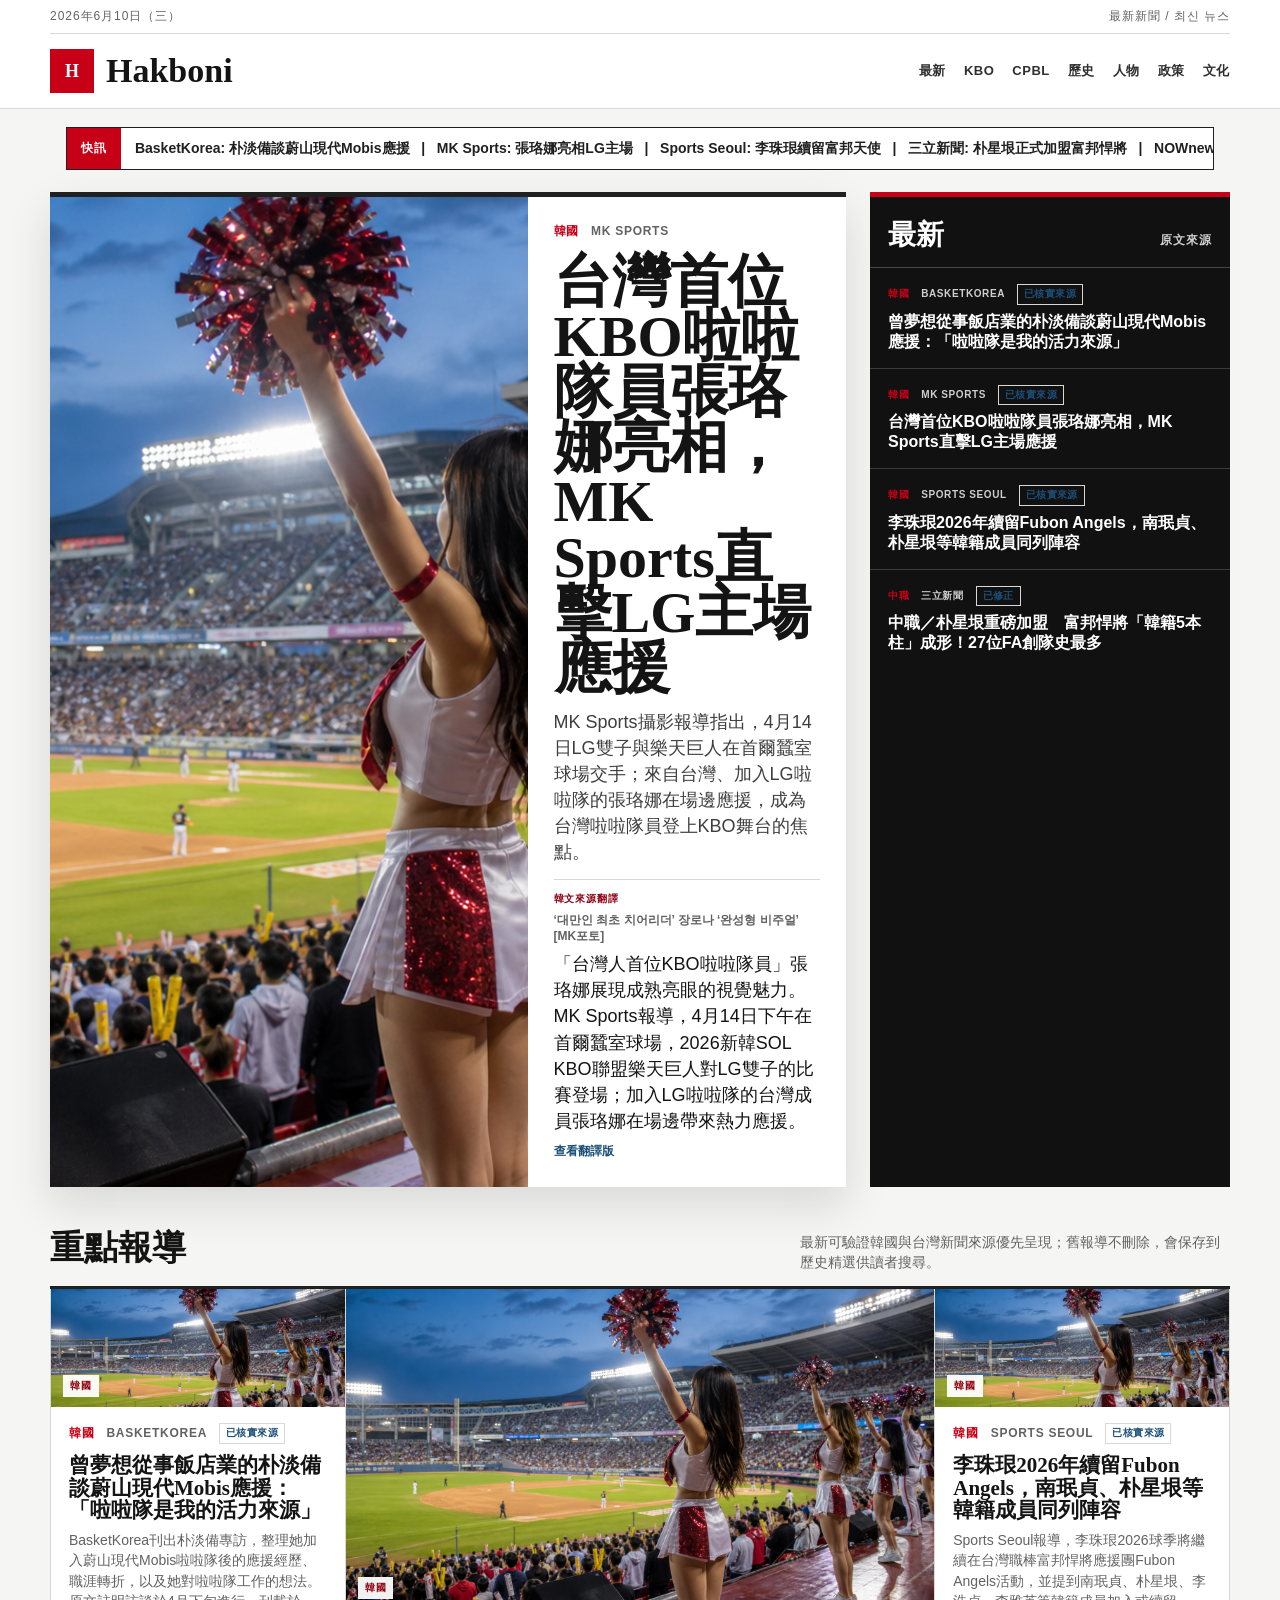
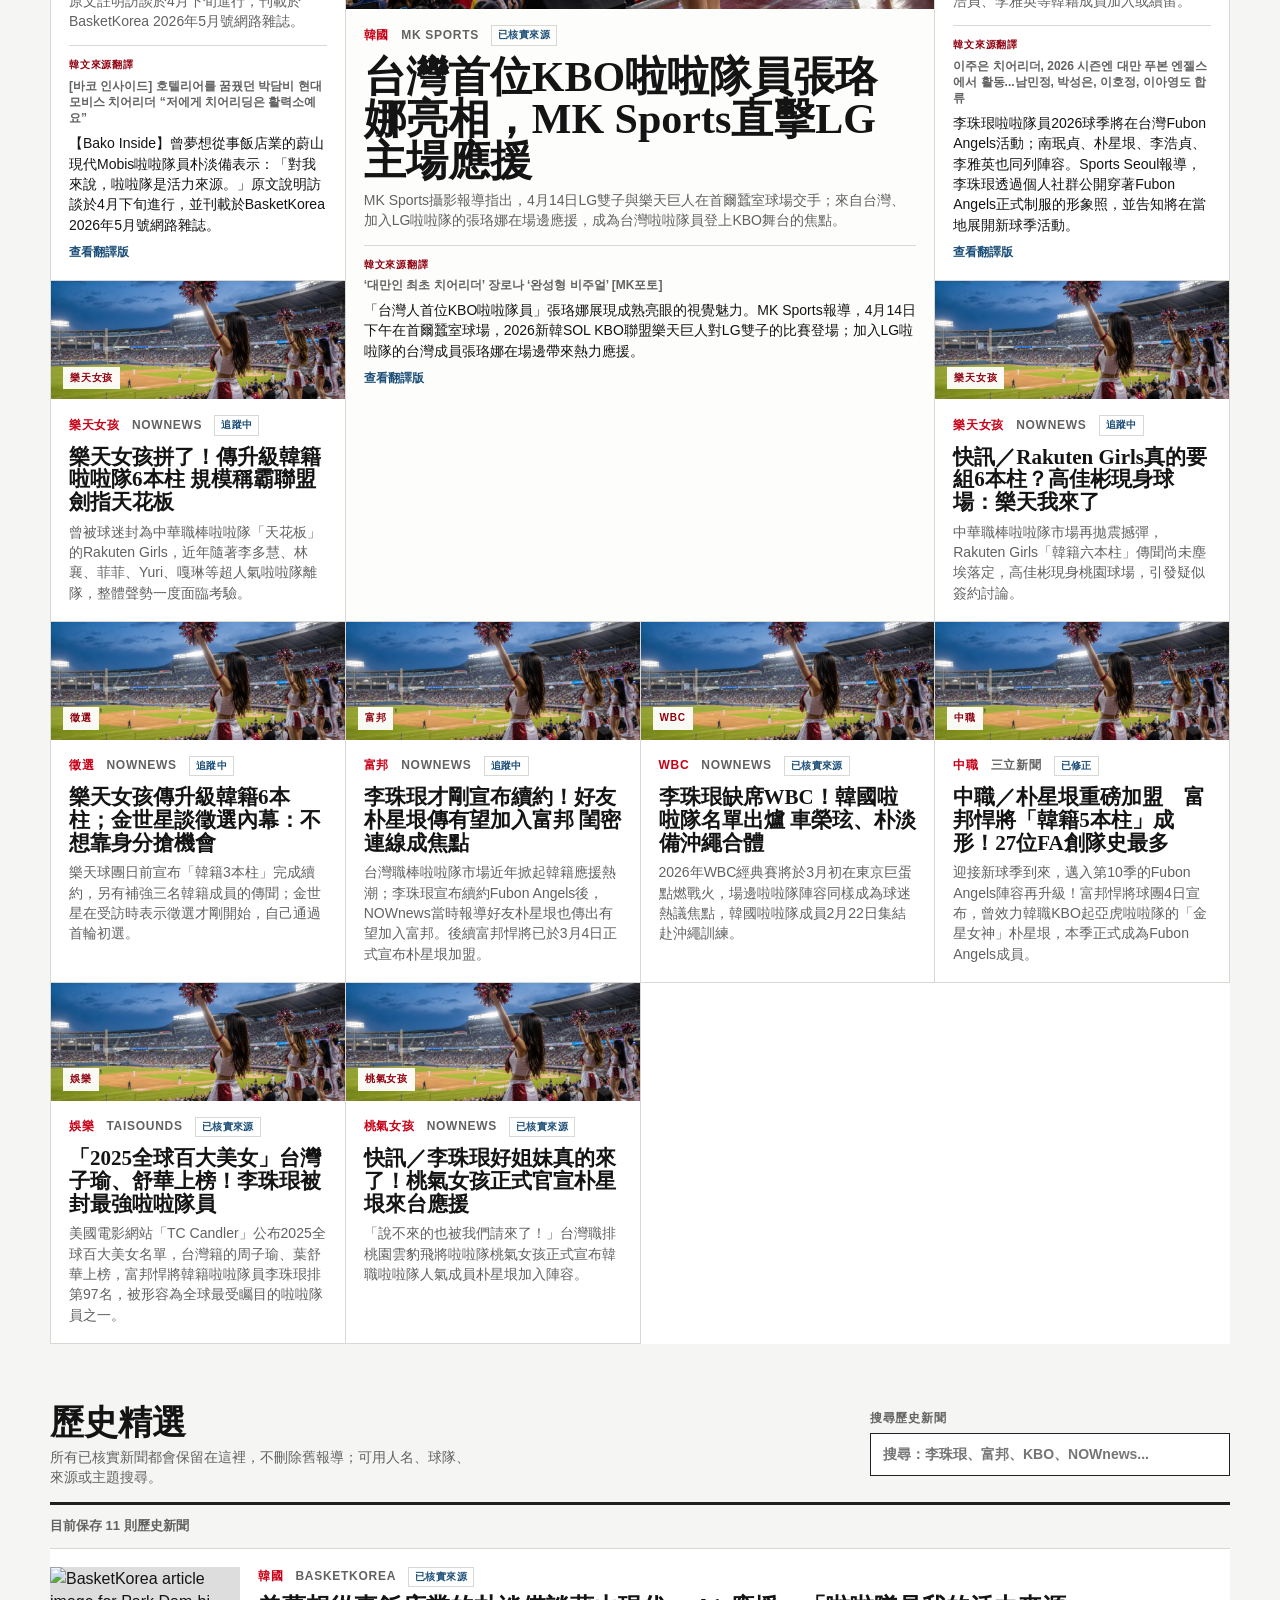
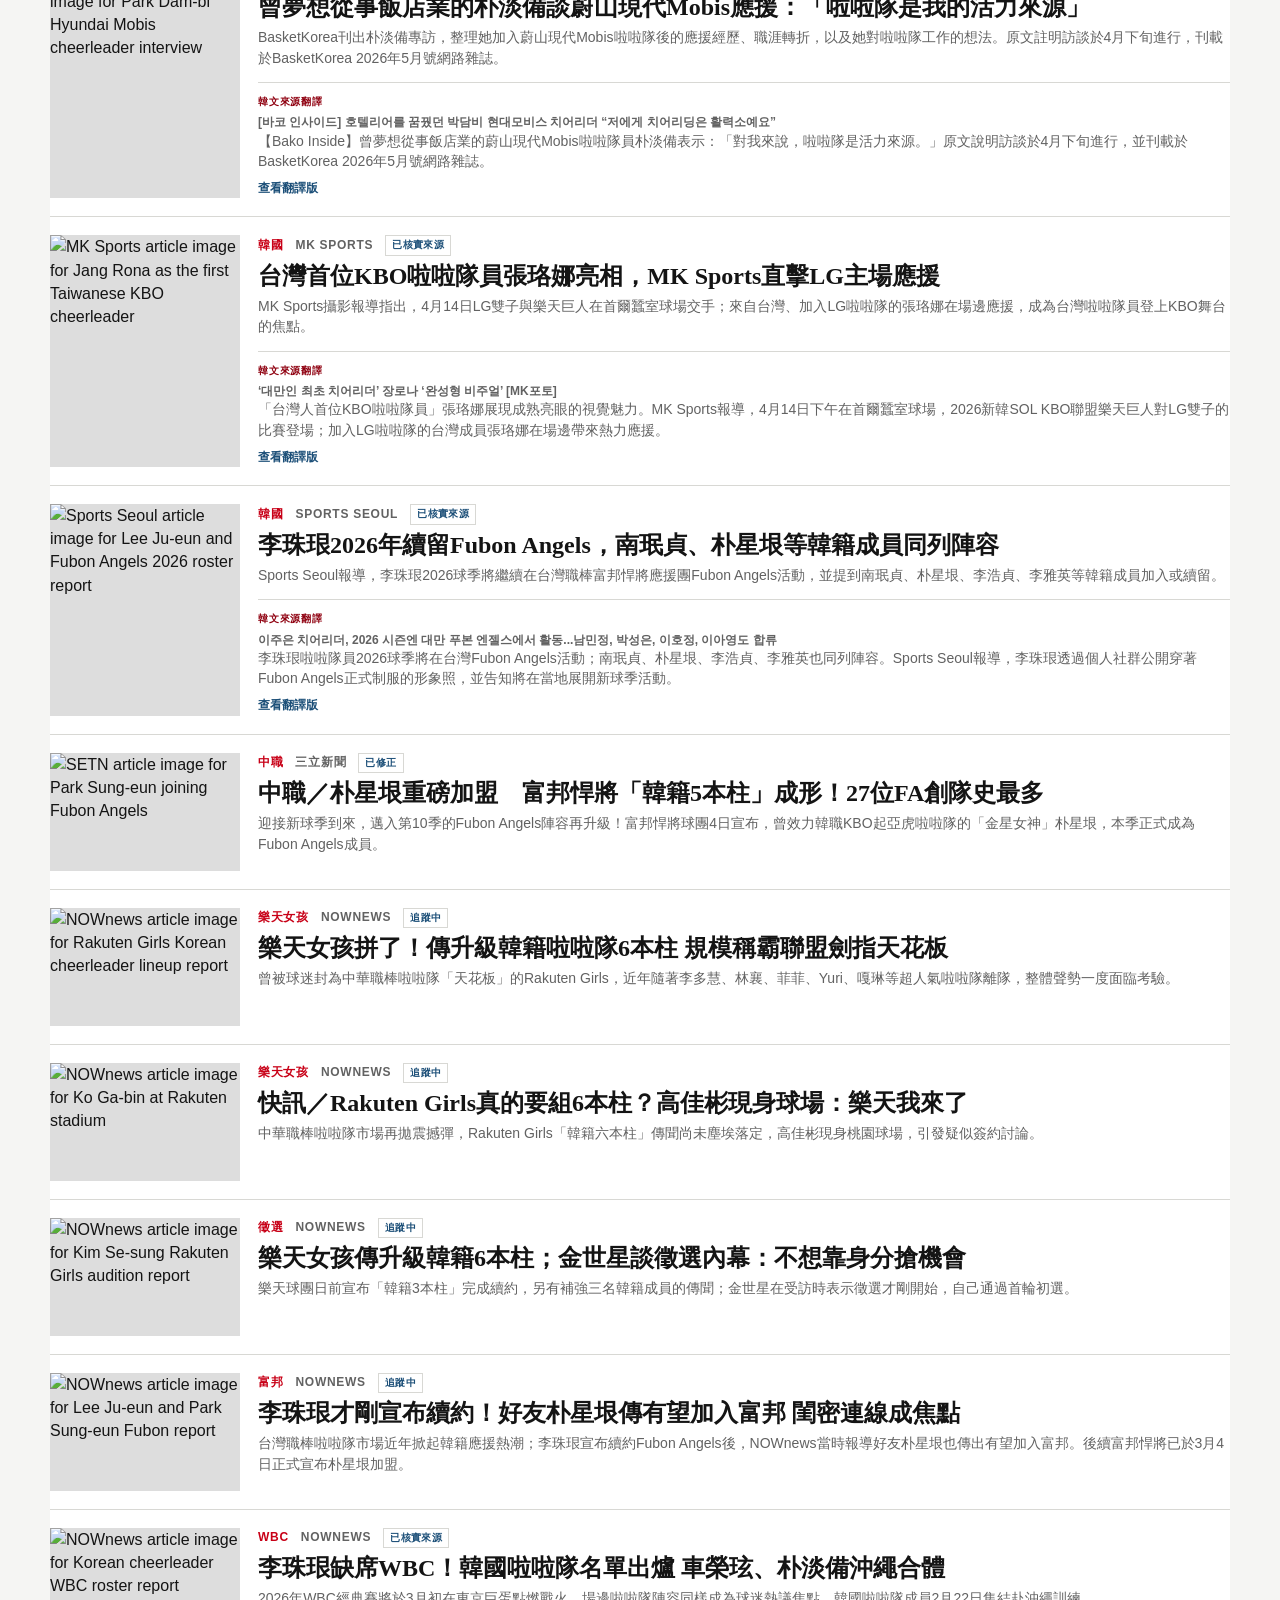
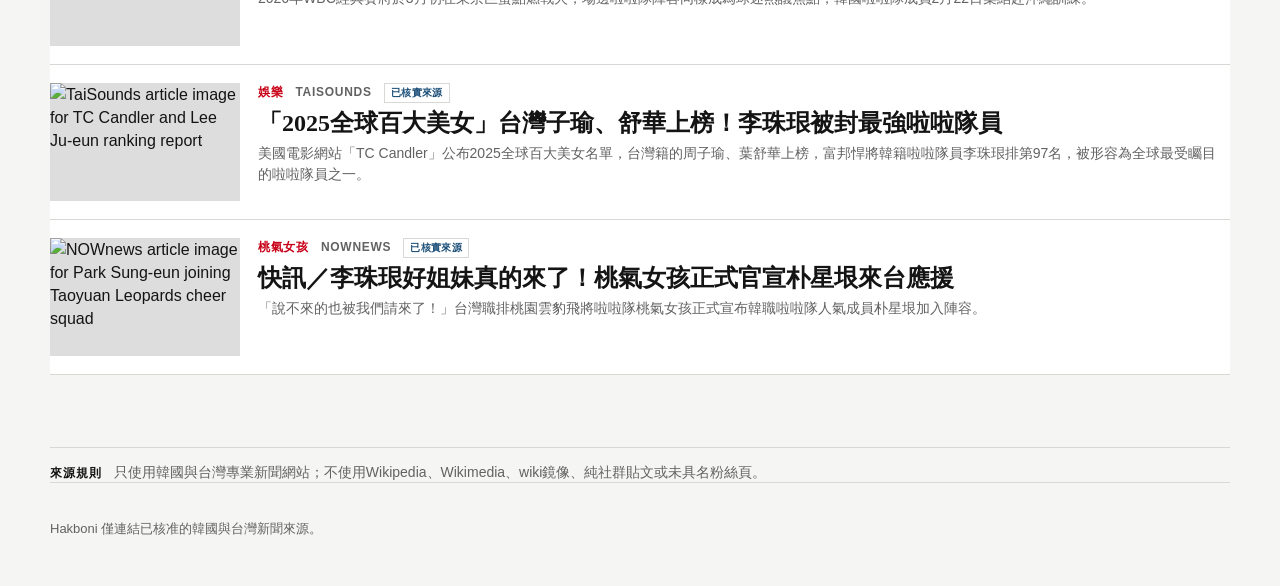
==== commit ef322b54: "Polish Hakboni copy and homepage ordering" ====
--- a/index.html
+++ b/index.html
@@ -40,7 +40,7 @@
   <body>
     <header class="site-header">
       <div class="utility-bar">
-          <span>Wednesday, June 10, 2026</span>
+          <span>2026年6月10日（三）</span>
           <span>最新新聞 / 최신 뉴스</span>
       </div>
       <nav class="main-nav" aria-label="Primary navigation">
@@ -52,7 +52,7 @@
           <span></span>
           <span></span>
           <span></span>
-          Menu
+          選單
         </button>
         <div class="nav-links" id="nav-links">
           <a href="#latest-heading">最新</a>
@@ -67,8 +67,8 @@
     </header>
 
     <main>
-      <section class="breaking-strip" aria-label="Breaking and latest updates">
-        <div class="breaking-label">Breaking</div>
+      <section class="breaking-strip" aria-label="快訊與最新更新">
+        <div class="breaking-label">快訊</div>
         <div class="ticker" id="ticker">
           <span>最新可驗證新聞置頂；所有舊報導保留於歷史精選</span>
         </div>
@@ -111,7 +111,7 @@
       <section class="history-section" id="history" aria-labelledby="history-heading">
         <div class="section-heading history-heading">
           <div>
-            <h2 id="history-heading">History Highlights</h2>
+            <h2 id="history-heading">歷史精選</h2>
             <p>所有已核實新聞都會保留在這裡，不刪除舊報導；可用人名、球隊、來源或主題搜尋。</p>
           </div>
           <label class="archive-search">
--- a/styles.css
+++ b/styles.css
@@ -171,6 +171,7 @@
   width: 100%;
   height: 100%;
   object-fit: cover;
+  object-position: center center;
 }
 
 .lead-copy {
@@ -334,10 +335,11 @@
   width: 100%;
   height: 100%;
   object-fit: cover;
+  object-position: center 18%;
 }
 
 .story-card.featured .thumb {
-  height: 260px;
+  height: 320px;
 }
 
 .thumb::after {
@@ -475,6 +477,7 @@
   width: 100%;
   height: 100%;
   object-fit: cover;
+  object-position: center 18%;
 }
 
 .archive-copy h3 {
@@ -905,7 +908,30 @@
   }
 
   .ticker {
-    white-space: normal;
+    overflow-x: auto;
+    white-space: nowrap;
+    -webkit-overflow-scrolling: touch;
+    scrollbar-width: none;
+  }
+
+  .ticker::-webkit-scrollbar {
+    display: none;
+  }
+
+  .menu-button {
+    display: grid;
+    place-items: center;
+    gap: 3px;
+    width: 44px;
+    height: 38px;
+    padding: 8px;
+    overflow: hidden;
+    font-size: 0;
+    letter-spacing: 0;
+  }
+
+  .menu-button span {
+    width: 18px;
   }
 
   .lead-media {
@@ -945,7 +971,7 @@
 
   .story-card.featured .thumb,
   .thumb {
-    height: 170px;
+    height: 220px;
   }
 
   .archive-item {
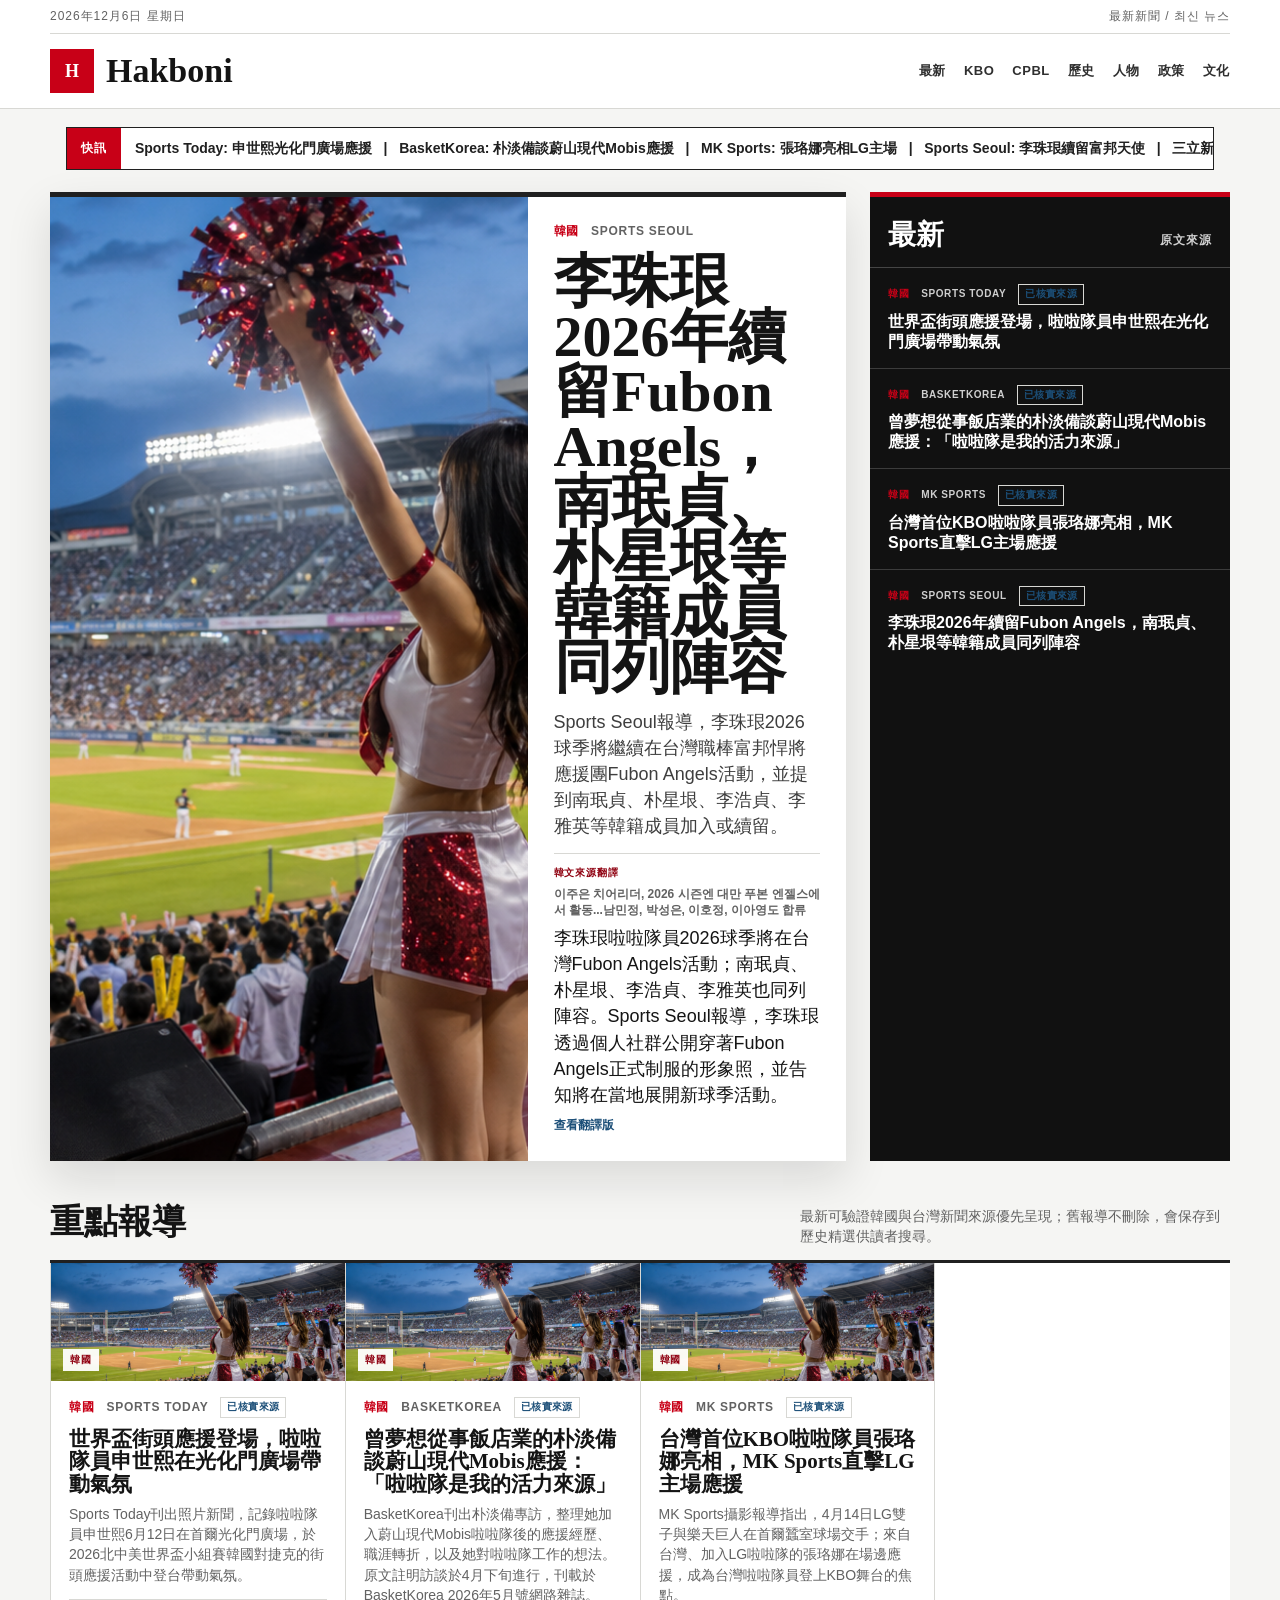
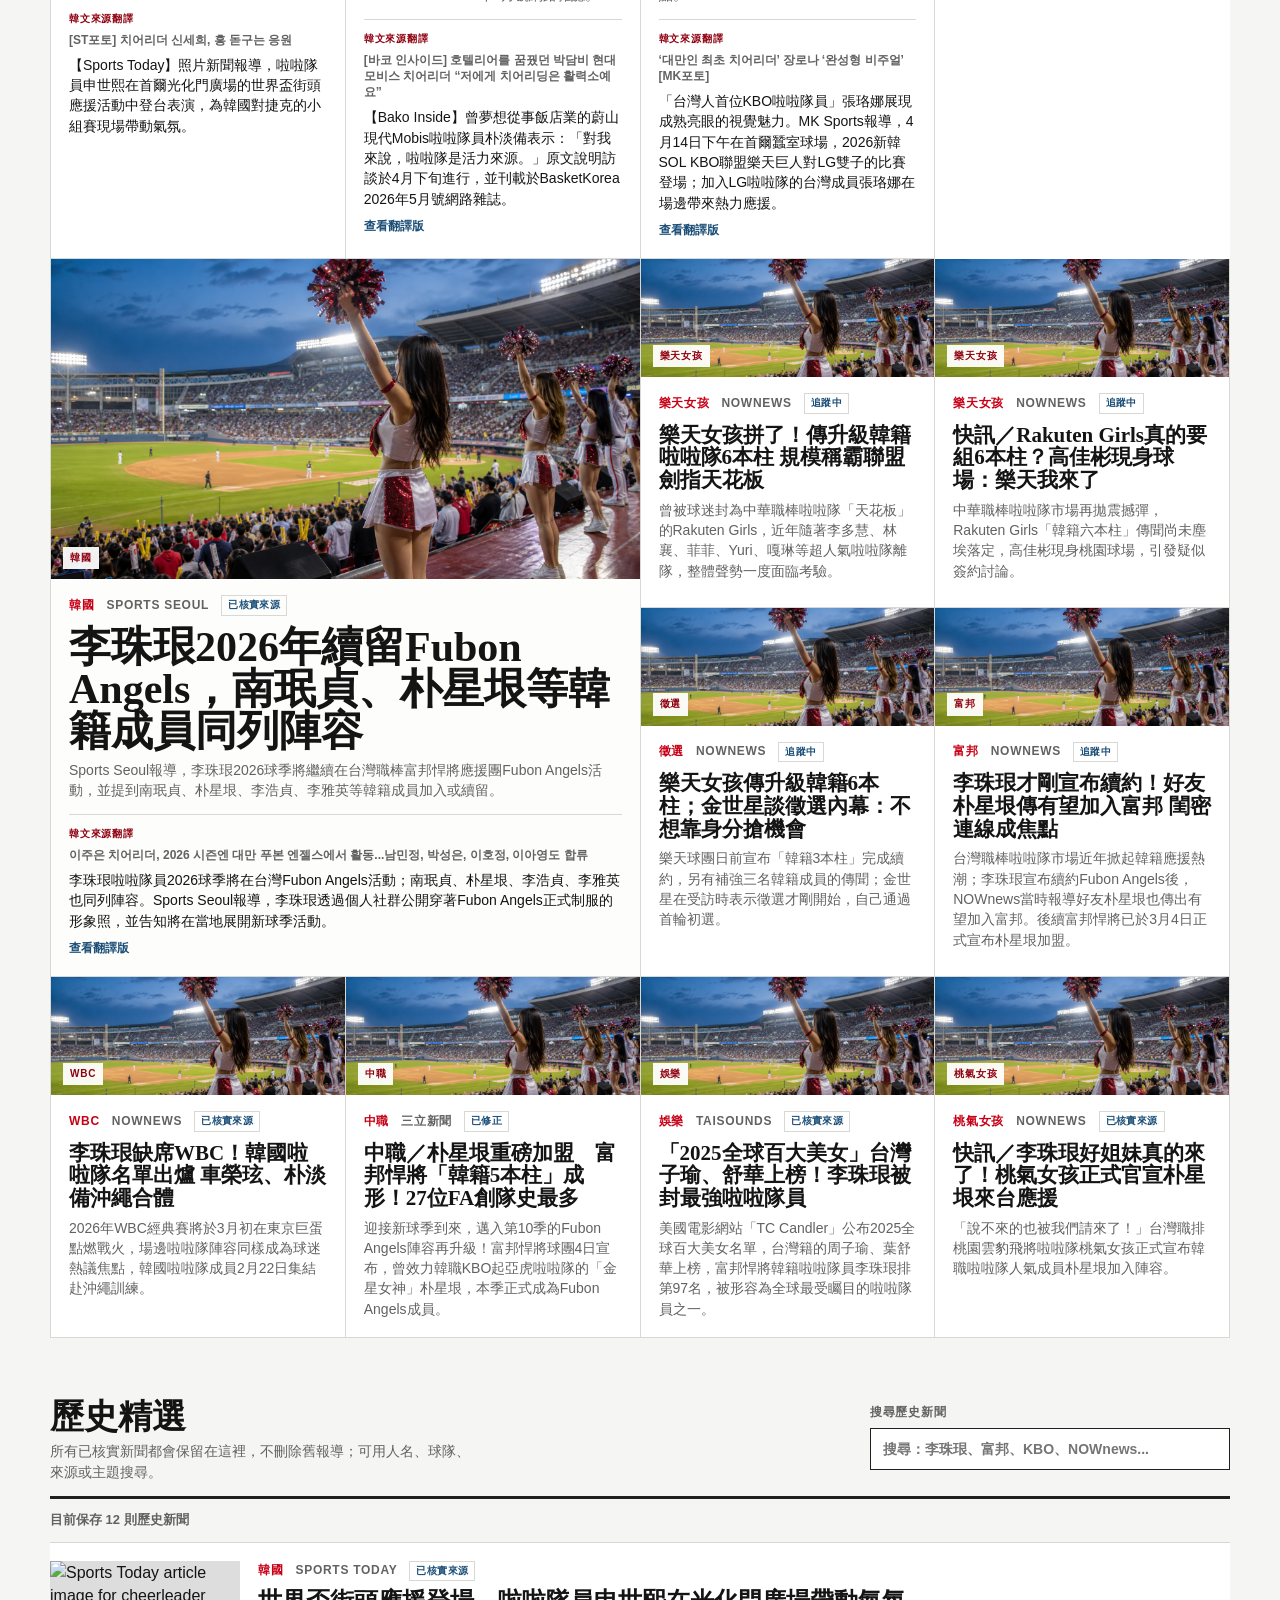
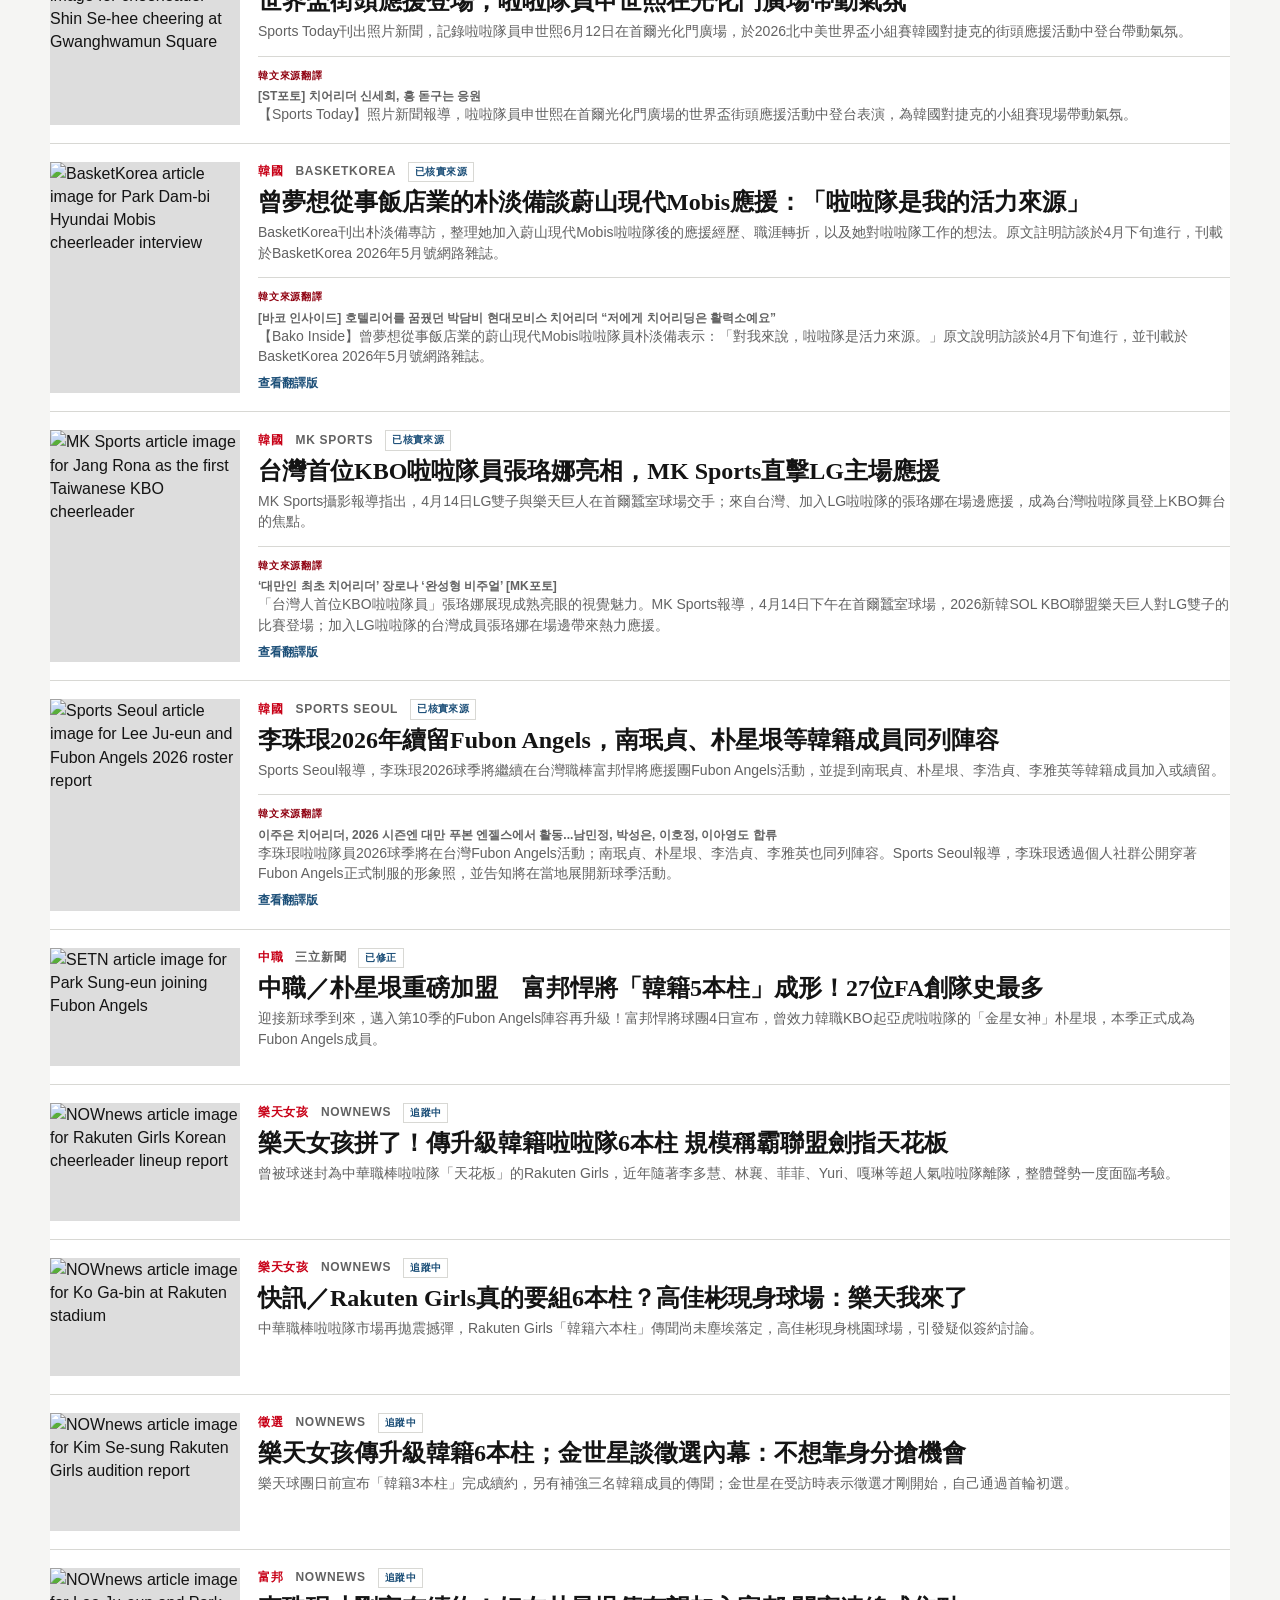
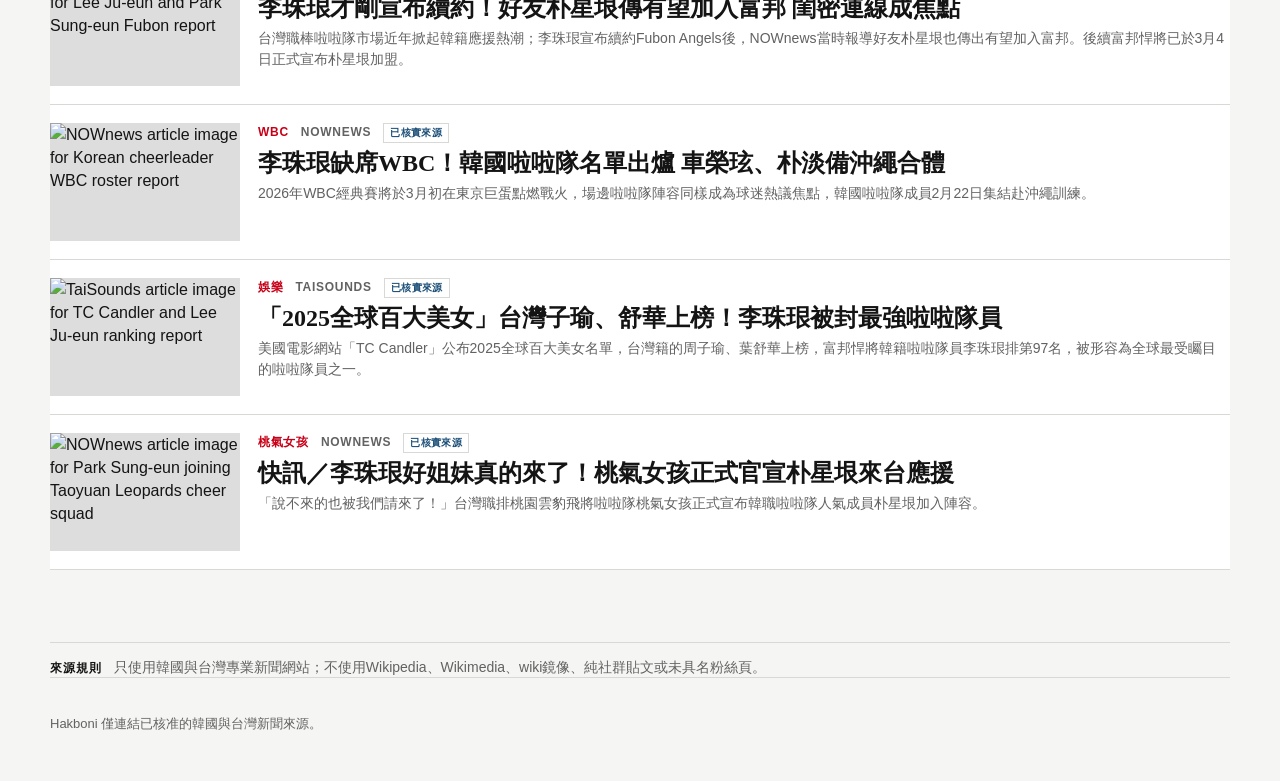
==== commit f0caecf3: "Add Shin Se-hee photo update without hero image" ====
--- a/index.html
+++ b/index.html
@@ -26,7 +26,7 @@
       content="韓國與台灣新聞來源整理，附來源連結、核實標籤與對應文章圖片。"
     >
     <meta name="twitter:image" content="assets/lead-stadium-cheer.png">
-    <link rel="stylesheet" href="styles.css">
+    <link rel="stylesheet" href="styles.css?v=20260612-nash-fresh-1">
     <script type="application/ld+json">
       {
         "@context": "https://schema.org",
@@ -40,7 +40,7 @@
   <body>
     <header class="site-header">
       <div class="utility-bar">
-          <span>2026年6月10日（三）</span>
+          <span id="today-date" aria-live="polite"></span>
           <span>最新新聞 / 최신 뉴스</span>
       </div>
       <nav class="main-nav" aria-label="Primary navigation">
@@ -138,6 +138,6 @@
       <p>Hakboni 僅連結已核准的韓國與台灣新聞來源。</p>
     </footer>
 
-    <script src="app.js?v=20260610-history-search"></script>
+    <script src="app.js?v=20260612-nash-fresh-1"></script>
   </body>
 </html>
--- a/styles.css
+++ b/styles.css
@@ -211,6 +211,7 @@
   font-size: clamp(34px, 5vw, 58px);
   line-height: 0.95;
   letter-spacing: 0;
+  overflow-wrap: anywhere;
 }
 
 .lead-story p {
@@ -943,7 +944,9 @@
   }
 
   .lead-story h1 {
-    font-size: 34px;
+    font-size: 31px;
+    line-height: 1.04;
+    word-break: break-word;
   }
 
   .lead-story p {
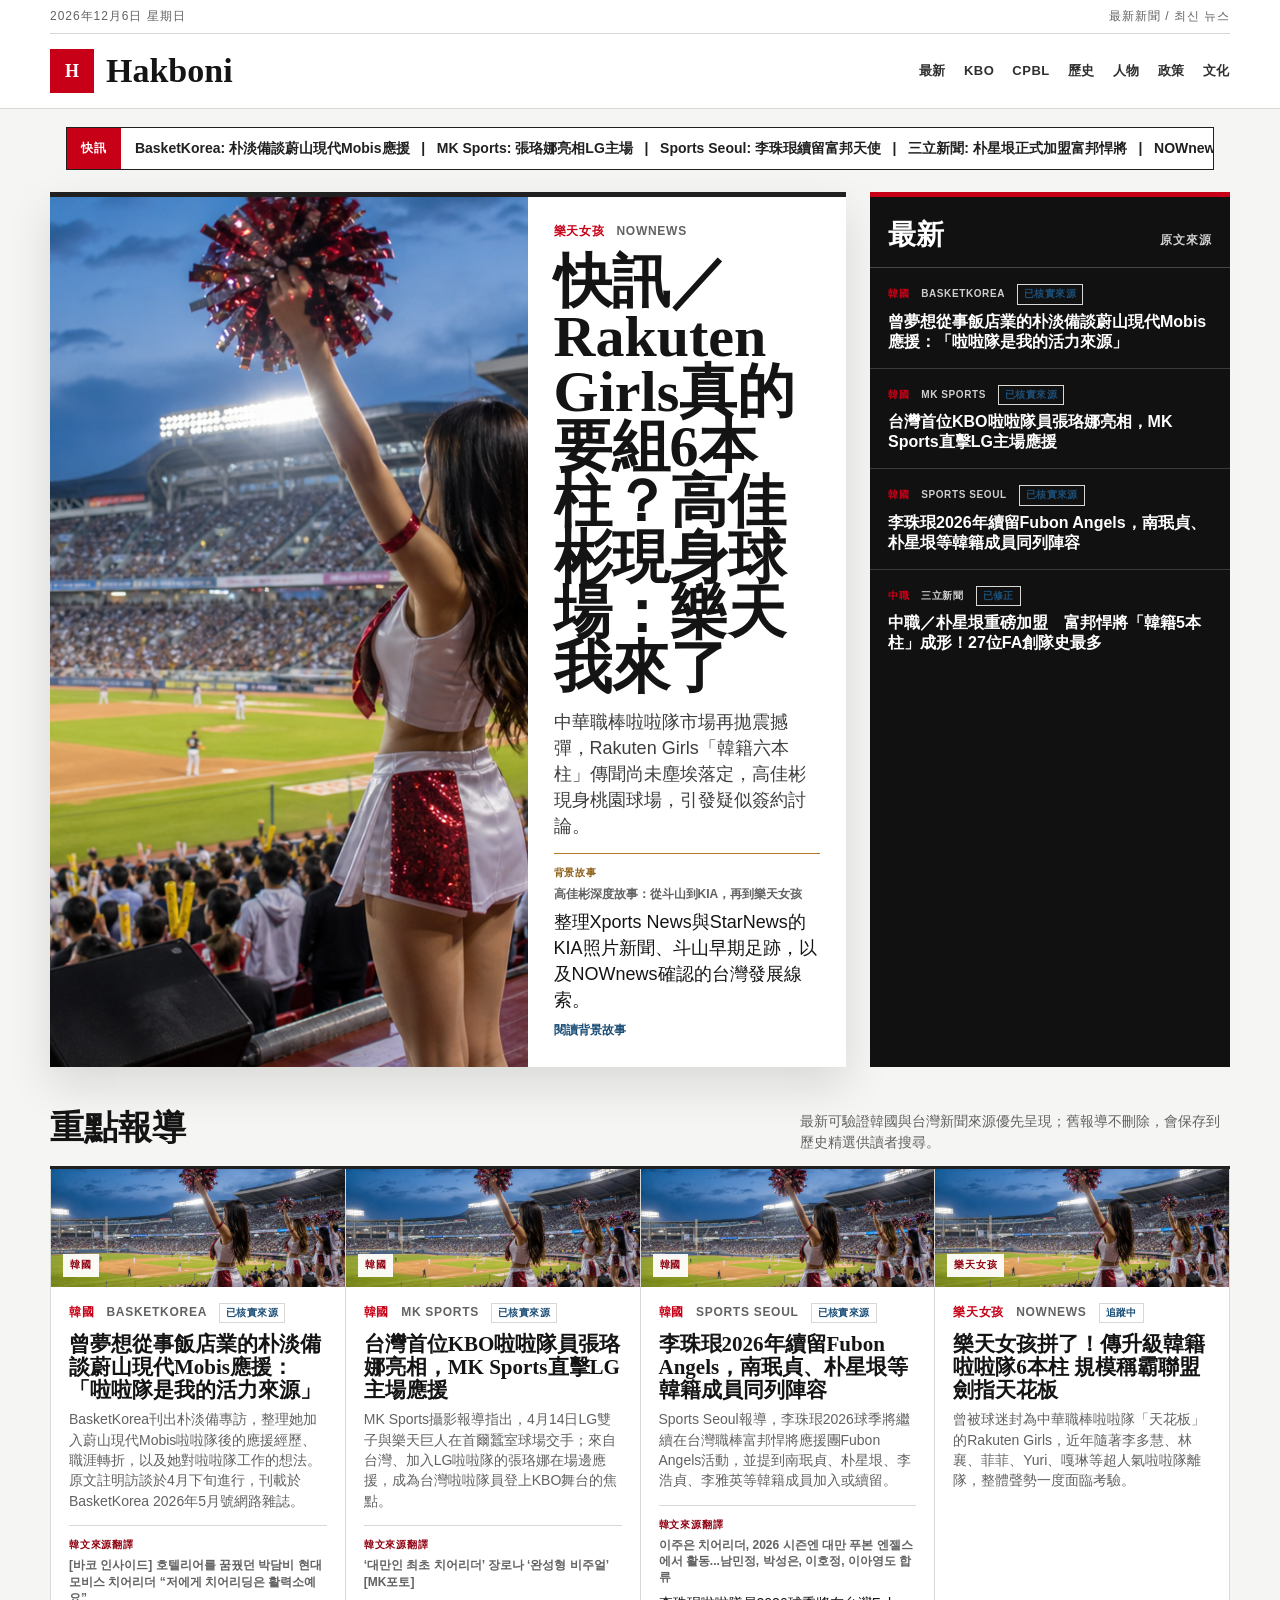
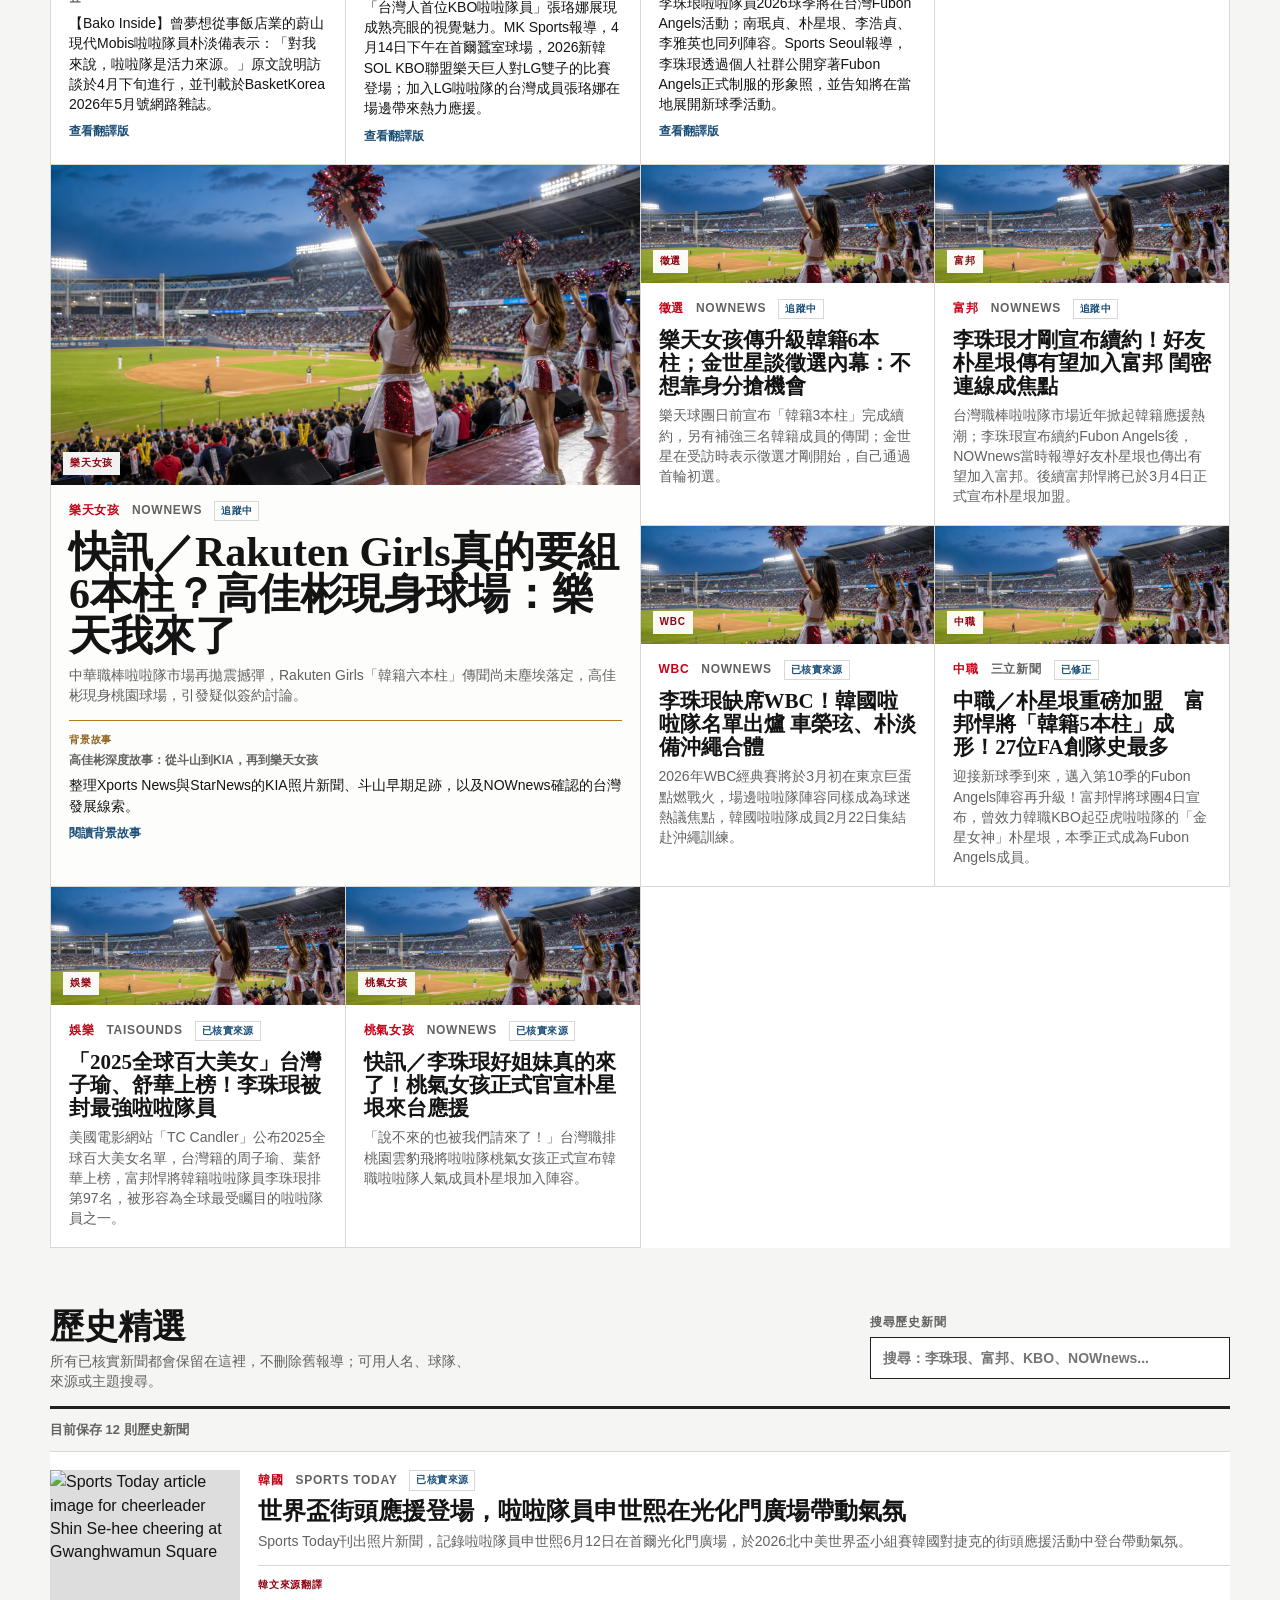
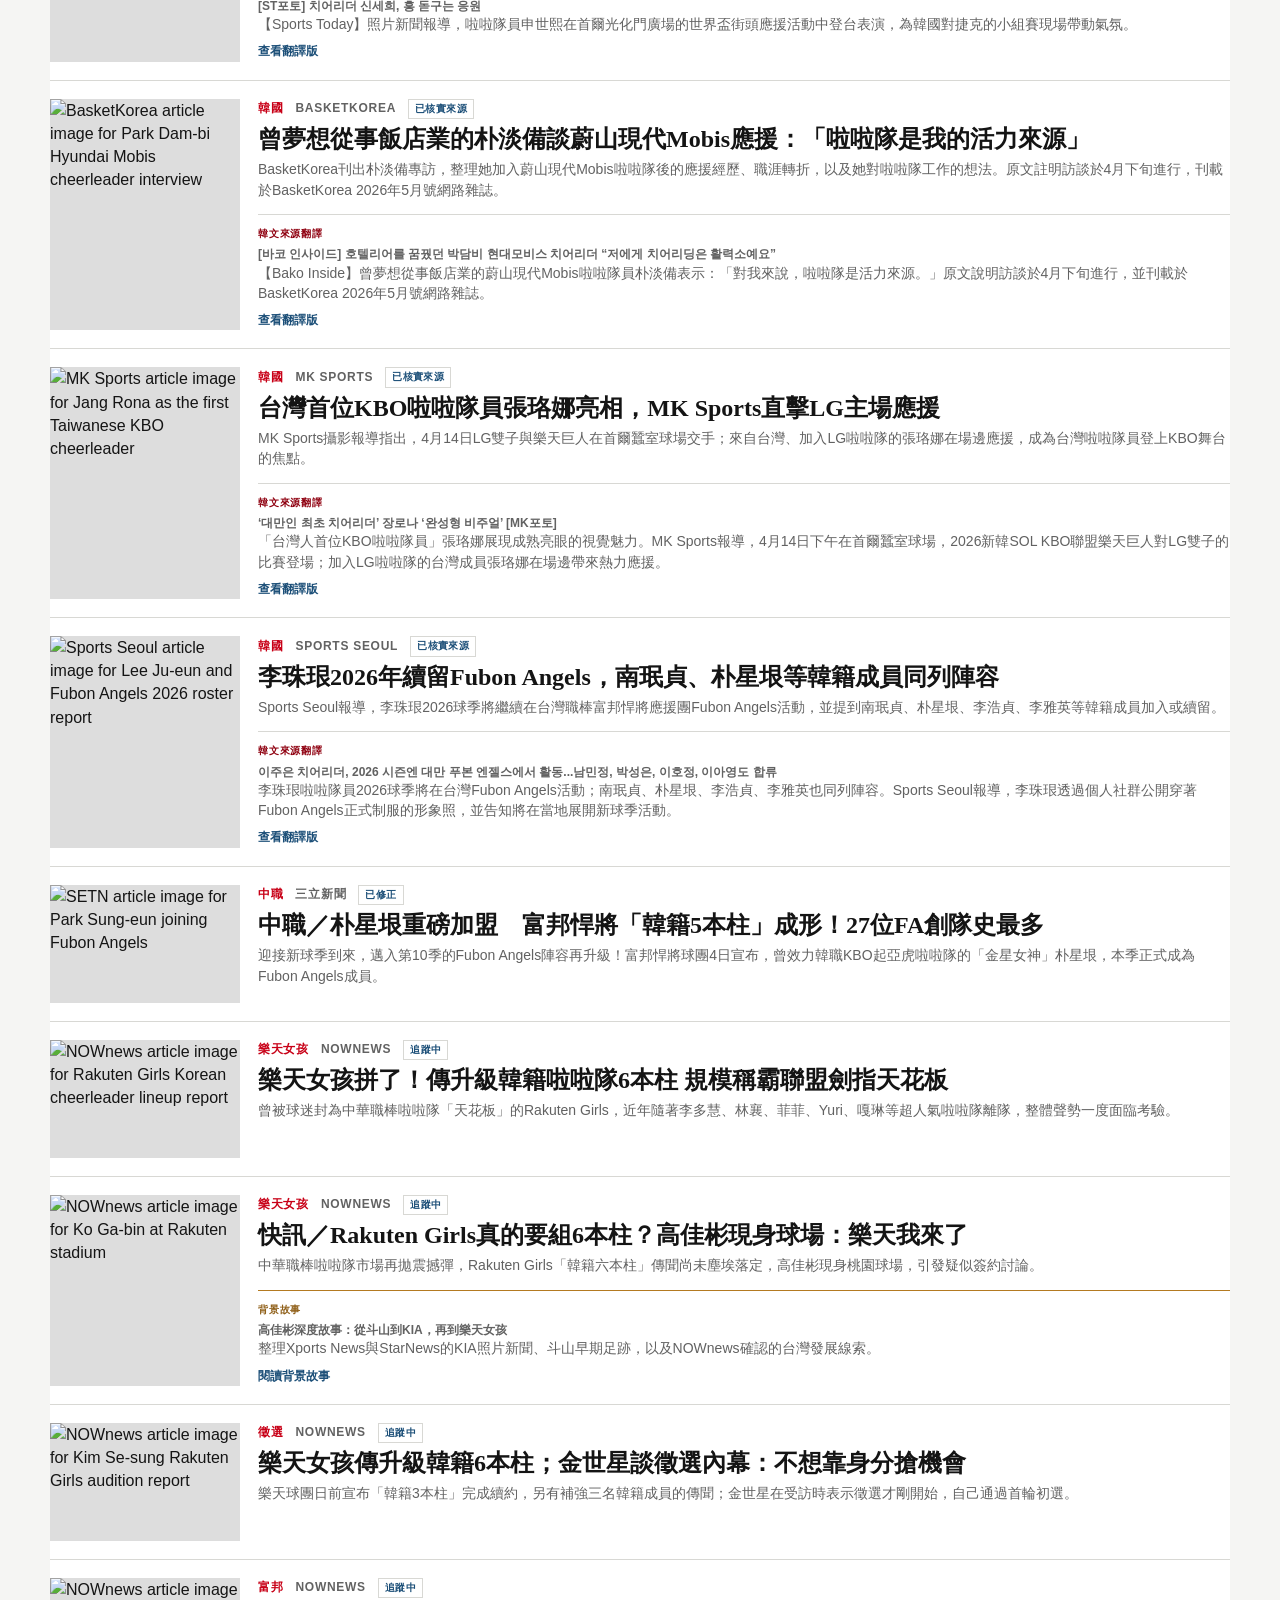
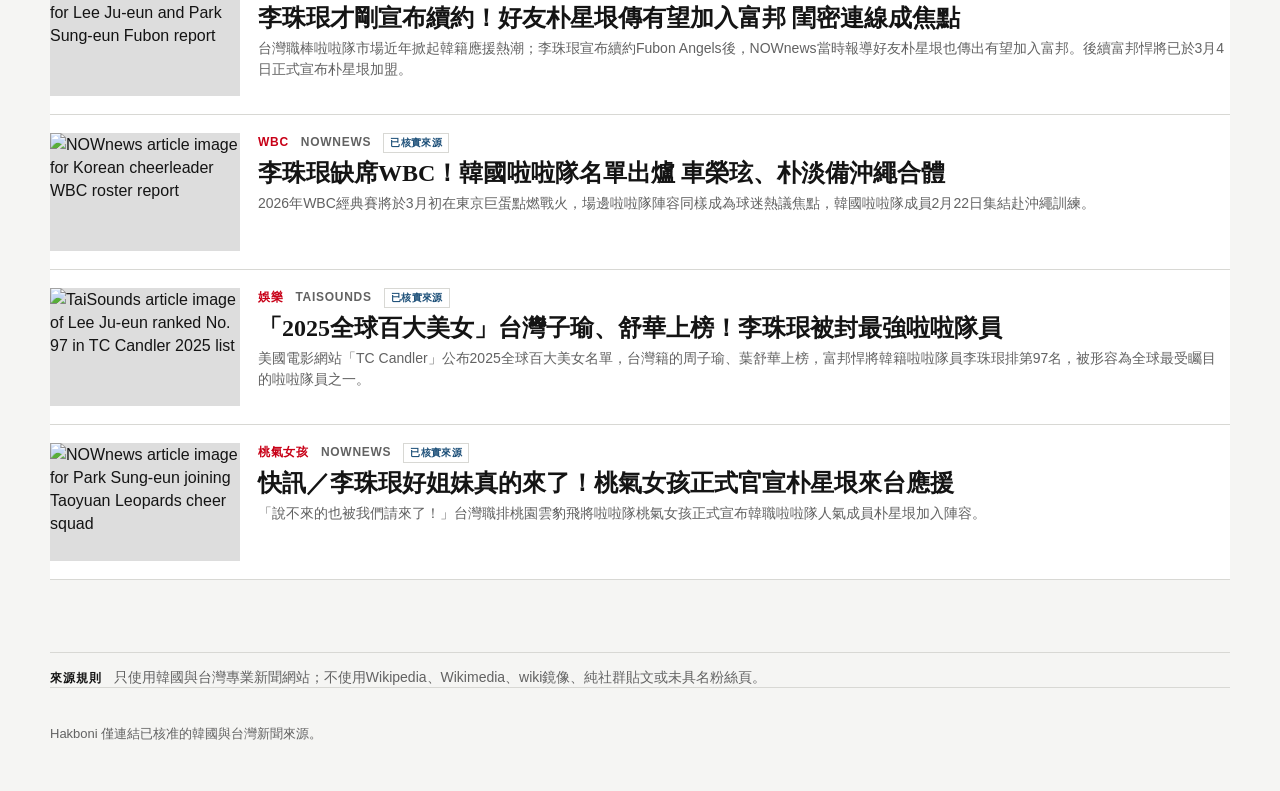
==== commit 46ce8919: "Add Ko Ga-bin background feature" ====
--- a/index.html
+++ b/index.html
@@ -26,7 +26,7 @@
       content="韓國與台灣新聞來源整理，附來源連結、核實標籤與對應文章圖片。"
     >
     <meta name="twitter:image" content="assets/lead-stadium-cheer.png">
-    <link rel="stylesheet" href="styles.css?v=20260612-nash-fresh-1">
+    <link rel="stylesheet" href="styles.css?v=20260612-ko-ga-bin-deep-dive">
     <script type="application/ld+json">
       {
         "@context": "https://schema.org",
@@ -138,6 +138,6 @@
       <p>Hakboni 僅連結已核准的韓國與台灣新聞來源。</p>
     </footer>
 
-    <script src="app.js?v=20260612-nash-fresh-1"></script>
+    <script src="app.js?v=20260612-ko-ga-bin-deep-dive"></script>
   </body>
 </html>
--- a/styles.css
+++ b/styles.css
@@ -403,6 +403,14 @@
   color: var(--ink);
 }
 
+.context-feature {
+  border-top-color: #b47a21;
+}
+
+.context-feature span {
+  color: #8f5f18;
+}
+
 .translation-link {
   display: inline-flex;
   margin-top: 9px;
@@ -719,6 +727,69 @@
   margin: 0 auto 28px;
 }
 
+.hakboni-story-package {
+  border-top: 4px solid #c80017;
+  border-bottom: 1px solid #d6e2ed;
+  margin: 0 0 28px;
+  padding: 18px 0 20px;
+}
+
+.package-kicker,
+.package-label {
+  color: #c80017;
+  font-size: 12px;
+  font-weight: 900;
+  letter-spacing: 0.08em;
+  text-transform: uppercase;
+}
+
+.hakboni-story-package h2,
+.roster-markup h2 {
+  color: #152f45;
+  font-family: Arial, "Noto Sans TC", sans-serif;
+  font-size: 22px;
+  line-height: 1.25;
+  margin: 8px 0 10px;
+}
+
+.package-grid,
+.roster-list {
+  display: grid;
+  gap: 10px;
+  grid-template-columns: repeat(3, minmax(0, 1fr));
+  margin-top: 16px;
+}
+
+.package-grid > div,
+.roster-list article {
+  border: 1px solid #d6e2ed;
+  background: #fff;
+  padding: 12px;
+}
+
+.package-grid strong,
+.roster-list span {
+  color: #152f45;
+  display: block;
+  font-size: 15px;
+  line-height: 1.35;
+  margin-top: 5px;
+}
+
+.roster-markup {
+  margin: 28px 0;
+}
+
+.roster-list {
+  grid-template-columns: repeat(2, minmax(0, 1fr));
+}
+
+.roster-list p {
+  font-size: 15px;
+  line-height: 1.65;
+  margin: 6px 0 0;
+}
+
 .ss-article p {
   color: #243a50;
   font-size: 18px;
@@ -769,6 +840,188 @@
   color: #243a50;
   font-size: 13px;
   line-height: 1.7;
+}
+
+.feature-body {
+  background: #f5f5f3;
+}
+
+.feature-nav {
+  justify-content: space-between;
+}
+
+.feature-page {
+  padding: 28px 0 54px;
+}
+
+.feature-article {
+  width: min(920px, 100%);
+  margin: 0 auto;
+  background: var(--paper);
+  border-top: 5px solid var(--line-strong);
+  padding: 28px;
+}
+
+.feature-hero h1 {
+  max-width: 820px;
+  margin: 14px 0;
+  font-family: Georgia, "Times New Roman", serif;
+  font-size: clamp(36px, 5vw, 62px);
+  line-height: 0.98;
+  letter-spacing: 0;
+}
+
+.feature-hero p {
+  max-width: 720px;
+  color: #3f3f3f;
+  font-size: 18px;
+}
+
+.feature-photo-grid {
+  display: grid;
+  grid-template-columns: repeat(2, minmax(0, 1fr));
+  gap: 1px;
+  margin: 28px -28px 26px;
+  background: var(--line);
+}
+
+.feature-photo-grid .feature-image {
+  margin: 0;
+  background: var(--paper);
+}
+
+.feature-image {
+  margin: 28px -28px 26px;
+}
+
+.feature-image img {
+  width: 100%;
+  height: 520px;
+  object-fit: cover;
+  object-position: center center;
+}
+
+.feature-photo-grid .feature-image img {
+  height: 560px;
+}
+
+.feature-image figcaption {
+  padding: 8px 28px 0;
+  color: var(--muted);
+  font-size: 12px;
+}
+
+.feature-summary {
+  display: grid;
+  grid-template-columns: repeat(3, minmax(0, 1fr));
+  gap: 1px;
+  margin: 24px 0 32px;
+  background: var(--line);
+}
+
+.feature-summary div {
+  background: #fbfbfa;
+  padding: 15px;
+}
+
+.feature-summary span {
+  display: block;
+  color: var(--red-dark);
+  font-size: 11px;
+  font-weight: 900;
+  letter-spacing: 0.08em;
+  text-transform: uppercase;
+  margin-bottom: 7px;
+}
+
+.feature-summary strong {
+  display: block;
+  font-size: 15px;
+  line-height: 1.45;
+}
+
+.feature-copy {
+  max-width: 760px;
+}
+
+.feature-copy h2,
+.feature-source-box h2 {
+  margin: 28px 0 10px;
+  font-family: Georgia, "Times New Roman", serif;
+  font-size: 28px;
+  line-height: 1.1;
+}
+
+.feature-copy p {
+  color: #333;
+  font-size: 18px;
+  line-height: 1.8;
+  margin: 0 0 18px;
+}
+
+.feature-inline-photo {
+  display: grid;
+  grid-template-columns: minmax(260px, 0.95fr) minmax(240px, 0.75fr);
+  gap: 20px;
+  align-items: end;
+  margin: 24px 0 28px;
+  padding: 16px;
+  border-top: 1px solid var(--line-strong);
+  border-bottom: 1px solid var(--line);
+  background: #fbfbfa;
+}
+
+.feature-inline-photo figure {
+  margin: 0;
+}
+
+.feature-inline-photo img {
+  width: 100%;
+  max-height: 620px;
+  object-fit: cover;
+  object-position: center center;
+}
+
+.feature-inline-photo figcaption {
+  padding-top: 8px;
+  color: var(--muted);
+  font-size: 12px;
+  line-height: 1.55;
+}
+
+.feature-inline-photo span {
+  display: block;
+  margin-bottom: 8px;
+  color: var(--red-dark);
+  font-size: 11px;
+  font-weight: 900;
+  letter-spacing: 0.08em;
+  text-transform: uppercase;
+}
+
+.feature-inline-photo p {
+  margin-bottom: 0;
+  font-size: 16px;
+  line-height: 1.7;
+}
+
+.feature-source-box {
+  margin-top: 34px;
+  border-top: 1px solid var(--line-strong);
+  padding-top: 4px;
+}
+
+.feature-source-box ul {
+  display: grid;
+  gap: 10px;
+  padding-left: 20px;
+  color: var(--muted);
+  font-size: 15px;
+  line-height: 1.65;
+}
+
+.feature-source-box strong {
+  color: var(--ink);
 }
 
 .site-footer {
@@ -877,6 +1130,14 @@
     grid-template-columns: 1fr;
   }
 
+  .package-grid {
+    grid-template-columns: 1fr;
+  }
+
+  .feature-summary {
+    grid-template-columns: 1fr;
+  }
+
   .ss-left-rail,
   .ss-right-rail {
     display: none;
@@ -953,6 +1214,46 @@
     font-size: 16px;
   }
 
+  .feature-article {
+    padding: 20px;
+  }
+
+  .feature-photo-grid {
+    grid-template-columns: 1fr;
+    margin-right: -20px;
+    margin-left: -20px;
+  }
+
+  .feature-image {
+    margin-right: -20px;
+    margin-left: -20px;
+  }
+
+  .feature-photo-grid .feature-image {
+    margin-right: 0;
+    margin-left: 0;
+  }
+
+  .feature-image img,
+  .feature-photo-grid .feature-image img {
+    height: auto;
+    max-height: none;
+  }
+
+  .feature-inline-photo {
+    grid-template-columns: 1fr;
+    padding: 14px;
+  }
+
+  .feature-inline-photo img {
+    max-height: none;
+  }
+
+  .feature-image figcaption {
+    padding-right: 20px;
+    padding-left: 20px;
+  }
+
   .section-heading {
     display: block;
   }
@@ -1006,6 +1307,10 @@
     font-size: 16px;
   }
 
+  .roster-list {
+    grid-template-columns: 1fr;
+  }
+
   .source-policy {
     display: grid;
   }
